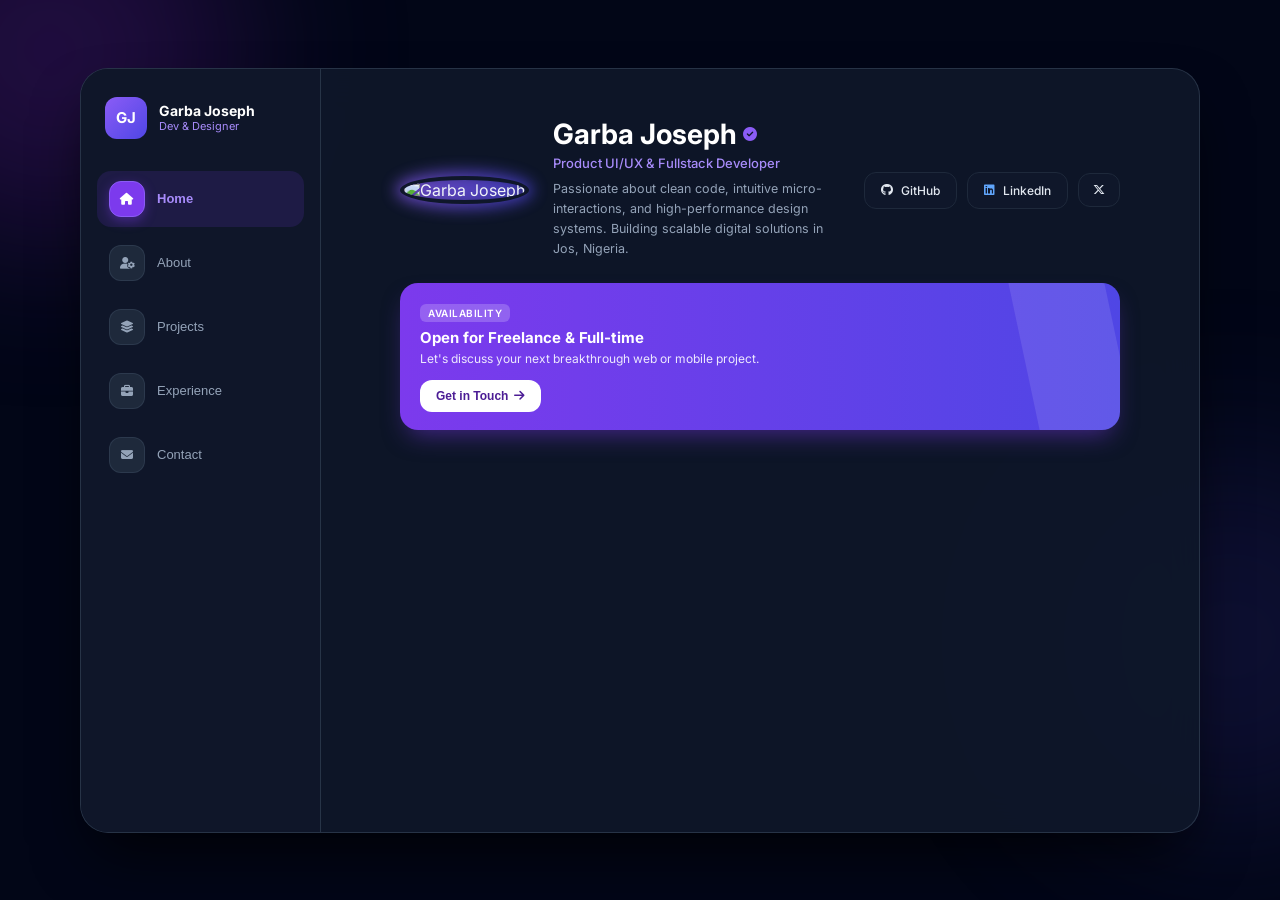
==== index.html @ fa66be59 "." ====
<!DOCTYPE html>
<html lang="en">
<head>
    <meta charset="UTF-8">
    <meta name="viewport" content="width=device-width, initial-scale=1.0">
    <title>Garba Joseph - Responsive Portfolio</title>
    <link rel="preconnect" href="https://fonts.googleapis.com">
    <link rel="preconnect" href="https://fonts.gstatic.com" crossorigin>
    <link href="https://fonts.googleapis.com/css2?family=Inter:wght@300;400;500;600;700&display=swap" rel="stylesheet">
    <link rel="stylesheet" href="https://cdnjs.cloudflare.com/ajax/libs/font-awesome/6.4.0/css/all.min.css">
    <link rel="stylesheet" href="styles/style.css">
</head>
<body>

    <!-- Ambient Background Glows -->
    <div class="ambient-bg" aria-hidden="true">
        <div class="glow glow-1"></div>
        <div class="glow glow-2"></div>
    </div>

    <!-- Main Responsive Shell (Mobile Phone View on small screens, Adaptive App Container on Tablets/Desktops) -->
    <div class="app-shell">
        
        <!-- Smartphone Notch (Visible on medium/tablet frames if desired, hidden on full desktop & small mobile) -->
        <div class="device-notch" aria-hidden="true">
            <div class="notch-speaker"></div>
            <div class="notch-camera"></div>
        </div>

        <!-- Top Status Bar (Mobile/Tablet style) -->
        <header class="status-bar">
            <span id="current-time" class="status-time">9:41</span>
            <span class="brand-badge">GJ.dev</span>
            <div class="status-icons">
                <i class="fa-solid fa-signal"></i>
                <i class="fa-solid fa-wifi"></i>
                <i class="fa-solid fa-battery-full"></i>
            </div>
        </header>

        <!-- Adaptive Navigation (Top Icon Bar on Mobile, Sidebar on Desktop) -->
        <nav class="app-nav" role="tablist" aria-label="Portfolio Navigation">
            <div class="desktop-brand">
                <div class="desktop-avatar">GJ</div>
                <div>
                    <span class="desktop-name">Garba Joseph</span>
                    <span class="desktop-role">Dev & Designer</span>
                </div>
            </div>

            <div class="nav-items">
                <button class="nav-btn active" data-index="0" data-page="home">
                    <div class="nav-icon"><i class="fa-solid fa-house"></i></div>
                    <span class="nav-label">Home</span>
                </button>

                <button class="nav-btn" data-index="1" data-page="about">
                    <div class="nav-icon"><i class="fa-solid fa-user-gear"></i></div>
                    <span class="nav-label">About</span>
                </button>

                <button class="nav-btn" data-index="2" data-page="projects">
                    <div class="nav-icon"><i class="fa-solid fa-layer-group"></i></div>
                    <span class="nav-label">Projects</span>
                </button>

                <button class="nav-btn" data-index="3" data-page="experience">
                    <div class="nav-icon"><i class="fa-solid fa-briefcase"></i></div>
                    <span class="nav-label">Experience</span>
                </button>

                <button class="nav-btn" data-index="4" data-page="contact">
                    <div class="nav-icon"><i class="fa-solid fa-envelope"></i></div>
                    <span class="nav-label">Contact</span>
                </button>
            </div>
            
            <!-- Sliding Active Indicator (WhatsApp / Facebook style) -->
            <div class="nav-indicator" id="nav-indicator"></div>
        </nav>

        <!-- Horizontal Swipe / Slide Viewport -->
        <main class="pages-viewport" id="pages-viewport">
            <div class="pages-track" id="pages-track">
                
                <!-- PAGE 1: HOME -->
                <section id="page-home" class="portfolio-page">
                    <div class="home-layout">
                        <div class="profile-hero">
                            <div class="avatar-wrapper">
                                <div class="avatar-glow"></div>
                                <img src="https://images.unsplash.com/photo-1534528741775-53994a69daeb?auto=format&fit=crop&q=80&w=400" alt="Garba Joseph" class="avatar-img">
                            </div>

                            <div class="hero-text">
                                <h1 class="hero-title">
                                    Garba Joseph <i class="fa-solid fa-circle-check verified-icon"></i>
                                </h1>
                                <p class="hero-subtitle">Product UI/UX & Fullstack Developer</p>
                                <p class="hero-bio">
                                    Passionate about clean code, intuitive micro-interactions, and high-performance design systems. Building scalable digital solutions in Jos, Nigeria.
                                </p>
                            </div>

                            <!-- Social Quick Buttons -->
                            <div class="social-row">
                                <a href="https://github.com" target="_blank" class="social-btn">
                                    <i class="fa-brands fa-github"></i>
                                    <span>GitHub</span>
                                </a>
                                <a href="https://linkedin.com" target="_blank" class="social-btn">
                                    <i class="fa-brands fa-linkedin text-blue"></i>
                                    <span>LinkedIn</span>
                                </a>
                                <a href="https://twitter.com" target="_blank" class="social-btn icon-only" aria-label="X Twitter">
                                    <i class="fa-brands fa-x-twitter"></i>
                                </a>
                            </div>
                        </div>

                        <!-- Availability Call to Action Card -->
                        <div class="cta-banner">
                            <div class="cta-shine"></div>
                            <span class="cta-badge">Availability</span>
                            <h2 class="cta-title">Open for Freelance & Full-time</h2>
                            <p class="cta-desc">Let's discuss your next breakthrough web or mobile project.</p>
                            <button class="cta-btn" data-jump="4">
                                Get in Touch <i class="fa-solid fa-arrow-right"></i>
                            </button>
                        </div>
                    </div>
                </section>

                <!-- PAGE 2: ABOUT -->
                <section id="page-about" class="portfolio-page">
                    <div class="section-header">
                        <h2 class="section-title"><i class="fa-solid fa-user-gear"></i> Expertise & Skills</h2>
                    </div>

                    <div class="responsive-grid">
                        <div class="glass-card">
                            <h3 class="card-heading"><i class="fa-solid fa-code text-brand"></i> Frontend Development</h3>
                            <div class="chip-group">
                                <span class="chip"><i class="fa-brands fa-html5 text-orange"></i> HTML5 / CSS3</span>
                                <span class="chip"><i class="fa-brands fa-js text-yellow"></i> JavaScript (ES6+)</span>
                                <span class="chip"><i class="fa-brands fa-react text-cyan"></i> React / Next.js</span>
                                <span class="chip"><i class="fa-solid fa-wind text-teal"></i> Responsive UI</span>
                            </div>
                        </div>

                        <div class="glass-card">
                            <h3 class="card-heading"><i class="fa-solid fa-server text-indigo"></i> Backend & Cloud</h3>
                            <div class="chip-group">
                                <span class="chip"><i class="fa-solid fa-terminal text-purple"></i> C# / OOP</span>
                                <span class="chip"><i class="fa-brands fa-node text-green"></i> Node.js</span>
                                <span class="chip"><i class="fa-solid fa-database text-blue"></i> PostgreSQL</span>
                                <span class="chip"><i class="fa-solid fa-fire text-amber"></i> Firebase</span>
                            </div>
                        </div>

                        <div class="glass-card">
                            <h3 class="card-heading"><i class="fa-solid fa-pen-nib text-purple"></i> Design & Strategy</h3>
                            <div class="chip-group">
                                <span class="chip"><i class="fa-brands fa-figma text-pink"></i> Figma</span>
                                <span class="chip"><i class="fa-solid fa-wand-magic-sparkles text-purple"></i> Brand Systems</span>
                                <span class="chip"><i class="fa-brands fa-git-alt text-orange"></i> Git Workflow</span>
                            </div>
                        </div>
                    </div>
                </section>

                <!-- PAGE 3: PROJECTS -->
                <section id="page-projects" class="portfolio-page">
                    <div class="section-header">
                        <h2 class="section-title"><i class="fa-solid fa-layer-group"></i> Featured Works</h2>
                        <span class="section-meta">3 Projects</span>
                    </div>

                    <div class="responsive-grid projects-grid">
                        <!-- Project 1 -->
                        <article class="project-card">
                            <div class="project-thumb">
                                <img src="https://images.unsplash.com/photo-1618005182384-a83a8bd57fbe?auto=format&fit=crop&q=80&w=600" alt="Managira ERP">
                                <div class="thumb-overlay"></div>
                                <span class="project-tag tag-purple">Cloud ERP</span>
                            </div>
                            <div class="project-body">
                                <h3>Managira School ERP</h3>
                                <p>Cloud-based school management software platform streamlining administrative reporting, attendance, and student workflows.</p>
                                <div class="tech-tags">
                                    <span>Web App</span>
                                    <span>Dashboard</span>
                                    <span>UI/UX</span>
                                </div>
                                <button class="btn-primary open-modal-btn" 
                                    data-title="Managira School ERP"
                                    data-desc="A comprehensive cloud-based school management platform designed to streamline academic records, administrative reporting, and parent-teacher communication."
                                    data-github="https://github.com"
                                    data-demo="https://example.com">
                                    View Details
                                </button>
                            </div>
                        </article>

                        <!-- Project 2 -->
                        <article class="project-card">
                            <div class="project-thumb">
                                <img src="https://images.unsplash.com/photo-1551288049-bebda4e38f71?auto=format&fit=crop&q=80&w=600" alt="Anaguta Tradomodern">
                                <div class="thumb-overlay"></div>
                                <span class="project-tag tag-emerald">Culture & Tech</span>
                            </div>
                            <div class="project-body">
                                <h3>Anaguta Tradomodern</h3>
                                <p>Digital cultural preservation initiative featuring progressive web apps, native language audio dictionaries, and heritage storytelling.</p>
                                <div class="tech-tags">
                                    <span>PWA</span>
                                    <span>Audio Archive</span>
                                    <span>JavaScript</span>
                                </div>
                                <button class="btn-primary open-modal-btn"
                                    data-title="Anaguta Tradomodern"
                                    data-desc="An interactive cultural preservation web application housing native language audio pronunciations, historical archives, and community heritage resources."
                                    data-github="https://github.com"
                                    data-demo="https://example.com">
                                    View Details
                                </button>
                            </div>
                        </article>

                        <!-- Project 3 -->
                        <article class="project-card">
                            <div class="project-thumb">
                                <img src="https://images.unsplash.com/photo-1554224155-6726b3ff858f?auto=format&fit=crop&q=80&w=600" alt="Business Finance Tool">
                                <div class="thumb-overlay"></div>
                                <span class="project-tag tag-indigo">Fintech Tool</span>
                            </div>
                            <div class="project-body">
                                <h3>SME Profit & VAT Calculator</h3>
                                <p>Lightweight financial calculator incorporating 7.5% VAT computation, break-even analysis, and profit margin forecasting.</p>
                                <div class="tech-tags">
                                    <span>HTML5</span>
                                    <span>CSS3</span>
                                    <span>Vanilla JS</span>
                                </div>
                                <button class="btn-primary open-modal-btn"
                                    data-title="SME Profit & VAT Calculator"
                                    data-desc="A fast, zero-dependency financial modeling tool built for small businesses to compute 7.5% VAT, unit economics, break-even targets, and net margins."
                                    data-github="https://github.com"
                                    data-demo="https://example.com">
                                    View Details
                                </button>
                            </div>
                        </article>
                    </div>
                </section>

                <!-- PAGE 4: EXPERIENCE -->
                <section id="page-experience" class="portfolio-page">
                    <div class="section-header">
                        <h2 class="section-title"><i class="fa-solid fa-briefcase"></i> Work & Education</h2>
                    </div>

                    <div class="timeline">
                        <div class="timeline-item">
                            <span class="timeline-dot active"></span>
                            <span class="timeline-date active">2024 - Present</span>
                            <h3>Co-Founder & Business Strategist</h3>
                            <p class="timeline-org">Doxa Pâtisserie • Jos, Nigeria</p>
                            <p class="timeline-desc">
                                Leading brand strategy, visual design, and custom financial analytics dashboards for an artisanal bakery venture.
                            </p>
                        </div>

                        <div class="timeline-item">
                            <span class="timeline-dot"></span>
                            <span class="timeline-date">2024 - Present</span>
                            <h3>Content Manager & Frontend Developer</h3>
                            <p class="timeline-org">Managira ERP</p>
                            <p class="timeline-desc">
                                Managing digital strategy, user interface improvements, and field outreach operations for school management software.
                            </p>
                        </div>

                        <div class="timeline-item">
                            <span class="timeline-dot"></span>
                            <span class="timeline-date">Ongoing</span>
                            <h3>Software Development & CS Coursework</h3>
                            <p class="timeline-org">BYU-Pathway Worldwide</p>
                            <p class="timeline-desc">
                                Focusing on dynamic web development, software design principles, and object-oriented programming in C#.
                            </p>
                        </div>
                    </div>
                </section>

                <!-- PAGE 5: CONTACT -->
                <section id="page-contact" class="portfolio-page">
                    <div class="section-header">
                        <h2 class="section-title"><i class="fa-solid fa-paper-plane"></i> Let's Connect</h2>
                    </div>

                    <div class="contact-layout">
                        <div class="quick-contact-grid">
                            <a href="mailto:garbajoseph@example.com" class="quick-card">
                                <div class="quick-icon purple"><i class="fa-solid fa-envelope"></i></div>
                                <span class="quick-title">Email Me</span>
                                <span class="quick-sub">Direct Inquiries</span>
                            </a>

                            <a href="https://wa.me/2348000000000" target="_blank" class="quick-card">
                                <div class="quick-icon emerald"><i class="fa-brands fa-whatsapp"></i></div>
                                <span class="quick-title">WhatsApp</span>
                                <span class="quick-sub">Quick Chat</span>
                            </a>
                        </div>

                        <div class="glass-card form-card">
                            <h3 class="form-heading">Send a Message</h3>
                            <form id="contact-form" class="contact-form">
                                <div class="form-group">
                                    <label for="form-name">Your Name</label>
                                    <input type="text" id="form-name" required placeholder="Jane Doe">
                                </div>
                                <div class="form-group">
                                    <label for="form-email">Your Email</label>
                                    <input type="email" id="form-email" required placeholder="jane@company.com">
                                </div>
                                <div class="form-group">
                                    <label for="form-msg">Message</label>
                                    <textarea id="form-msg" rows="3" required placeholder="Tell me about your project..."></textarea>
                                </div>
                                <button type="submit" class="btn-gradient">
                                    Send Message <i class="fa-solid fa-paper-plane"></i>
                                </button>
                            </form>
                        </div>
                    </div>
                </section>

            </div>
        </main>

        <!-- Home Bar Indicator -->
        <div class="home-indicator" aria-hidden="true"></div>
    </div>

    <!-- Project Details Modal -->
    <div id="project-modal" class="modal-backdrop" role="dialog" aria-modal="true" aria-hidden="true">
        <div class="modal-box" id="modal-content">
            <button id="close-modal-btn" class="modal-close" aria-label="Close modal">
                <i class="fa-solid fa-xmark"></i>
            </button>
            <span class="modal-badge">Project Overview</span>
            <h3 id="modal-title" class="modal-title">Project Title</h3>
            <p id="modal-desc" class="modal-desc">Detailed project description goes here...</p>
            <div class="modal-actions">
                <a id="modal-demo" href="#" target="_blank" class="btn-primary flex-1">
                    Live Preview <i class="fa-solid fa-arrow-up-right-from-square"></i>
                </a>
                <a id="modal-code" href="#" target="_blank" class="btn-icon" aria-label="GitHub Repository">
                    <i class="fa-brands fa-github"></i>
                </a>
            </div>
        </div>
    </div>

    <!-- Toast Notification -->
    <div id="toast" class="toast-banner" role="status">
        <i class="fa-solid fa-circle-check"></i>
        <span id="toast-text">Message sent successfully!</span>
    </div>

    <script src="scripts/script.js"></script>
</body>
</html>
---- styles/style.css ----
/* =========================================================
   GARBA JOSEPH - FULLY RESPONSIVE MOBILE & DESKTOP PORTFOLIO
   ========================================================= */

:root {
    --bg-canvas: #020617;
    --bg-shell: rgba(15, 23, 42, 0.92);
    --bg-card: rgba(15, 23, 42, 0.8);
    --bg-elevated: #1e293b;
    --border-color: #1e293b;
    --border-light: rgba(51, 65, 85, 0.7);
    --text-main: #f1f5f9;
    --text-muted: #94a3b8;
    --text-dim: #64748b;
    --brand-400: #a78bfa;
    --brand-500: #8b5cf6;
    --brand-600: #7c3aed;
    --indigo-600: #4f46e5;
    --emerald-500: #10b981;
}

* {
    box-sizing: border-box;
    margin: 0;
    padding: 0;
    -webkit-tap-highlight-color: transparent;
}

body {
    font-family: 'Inter', sans-serif;
    background-color: var(--bg-canvas);
    color: var(--text-main);
    min-height: 100vh;
    display: flex;
    align-items: center;
    justify-content: center;
    overflow-x: hidden;
}

/* Ambient Background Glows */
.ambient-bg {
    position: fixed;
    inset: 0;
    overflow: hidden;
    pointer-events: none;
    z-index: 0;
}

.glow {
    position: absolute;
    width: 380px;
    height: 380px;
    border-radius: 50%;
    filter: blur(80px);
    animation: pulseSlow 6s infinite ease-in-out;
}

.glow-1 {
    top: -140px;
    left: -140px;
    background: rgba(88, 28, 135, 0.35);
}

.glow-2 {
    top: 50%;
    right: -140px;
    background: rgba(49, 46, 129, 0.25);
    animation-delay: 2s;
}

@keyframes pulseSlow {
    0%, 100% { opacity: 0.25; transform: scale(1); }
    50% { opacity: 0.45; transform: scale(1.06); }
}

/* =========================================================
   RESPONSIVE SHELL CONTAINER
   - Mobile (< 640px): Full viewport 100vw x 100dvh
   - Tablet (640px - 1023px): Sleek centered phone/tablet frame
   - Desktop (>= 1024px): Wide responsive multi-column app layout
   ========================================================= */
.app-shell {
    position: relative;
    z-index: 10;
    width: 100%;
    height: 100vh;
    height: 100dvh;
    background-color: var(--bg-shell);
    backdrop-filter: blur(20px);
    display: flex;
    flex-direction: column;
    overflow: hidden;
}

/* Tablet Frame View (640px to 1023px) */
@media (min-width: 640px) and (max-width: 1023px) {
    body {
        padding: 16px;
    }
    .app-shell {
        max-width: 440px;
        height: 860px;
        max-height: 92vh;
        border-radius: 44px;
        border: 8px solid var(--border-color);
        box-shadow: 0 25px 50px -12px rgba(0, 0, 0, 0.75);
    }
    .device-notch {
        display: flex;
    }
    .home-indicator {
        display: block;
    }
}

/* Desktop Wide App View (>= 1024px) */
@media (min-width: 1024px) {
    body {
        padding: 24px;
    }
    .app-shell {
        max-width: 1120px;
        height: 85vh;
        min-height: 640px;
        max-height: 820px;
        border-radius: 28px;
        border: 1px solid var(--border-light);
        box-shadow: 0 30px 60px -15px rgba(0, 0, 0, 0.8);
        flex-direction: row; /* Sidebar + Main Content */
    }
    .status-bar,
    .device-notch,
    .home-indicator {
        display: none !important;
    }
}

/* Device Notch & Home Indicator */
.device-notch {
    display: none;
    position: absolute;
    top: 0;
    left: 50%;
    transform: translateX(-50%);
    width: 128px;
    height: 24px;
    background-color: var(--border-color);
    border-bottom-left-radius: 16px;
    border-bottom-right-radius: 16px;
    z-index: 50;
    align-items: center;
    justify-content: center;
    gap: 8px;
}

.notch-speaker {
    width: 48px;
    height: 4px;
    background: #334155;
    border-radius: 999px;
}

.notch-camera {
    width: 8px;
    height: 8px;
    background: #334155;
    border-radius: 50%;
}

.home-indicator {
    display: none;
    position: absolute;
    bottom: 6px;
    left: 50%;
    transform: translateX(-50%);
    width: 128px;
    height: 4px;
    background: #334155;
    border-radius: 999px;
    z-index: 50;
    pointer-events: none;
}

/* Top Status Bar */
.status-bar {
    display: flex;
    justify-content: space-between;
    align-items: center;
    padding: 12px 24px 8px;
    font-size: 12px;
    color: var(--text-muted);
    background: rgba(15, 23, 42, 0.95);
    user-select: none;
    z-index: 40;
}

.status-time {
    font-weight: 600;
    color: #cbd5e1;
}

.brand-badge {
    font-size: 11px;
    font-weight: 700;
    color: var(--brand-400);
    letter-spacing: 0.04em;
}

.status-icons {
    display: flex;
    align-items: center;
    gap: 8px;
    font-size: 11px;
    color: #cbd5e1;
}

/* =========================================================
   ADAPTIVE NAVIGATION BAR
   ========================================================= */
.app-nav {
    position: relative;
    background: rgba(15, 23, 42, 0.95);
    border-bottom: 1px solid var(--border-light);
    z-index: 30;
}

.desktop-brand {
    display: none;
}

.nav-items {
    display: grid;
    grid-template-columns: repeat(5, 1fr);
    padding: 10px 12px;
}

.nav-btn {
    background: none;
    border: none;
    display: flex;
    flex-direction: column;
    align-items: center;
    justify-content: center;
    cursor: pointer;
    transition: transform 0.15s ease;
}

.nav-btn:active {
    transform: scale(0.95);
}

.nav-icon {
    width: 36px;
    height: 36px;
    border-radius: 12px;
    background-color: var(--bg-elevated);
    border: 1px solid var(--border-light);
    color: var(--text-muted);
    display: flex;
    align-items: center;
    justify-content: center;
    font-size: 12px;
    transition: all 0.25s ease;
}

.nav-btn:hover .nav-icon {
    color: #ffffff;
}

.nav-btn.active .nav-icon {
    background-color: var(--brand-600);
    border-color: var(--brand-500);
    color: #ffffff;
    box-shadow: 0 4px 12px rgba(124, 58, 237, 0.4);
}

.nav-label {
    font-size: 10px;
    font-weight: 500;
    color: var(--text-muted);
    margin-top: 4px;
    transition: color 0.25s ease;
}

.nav-btn.active .nav-label {
    font-weight: 600;
    color: var(--brand-400);
}

/* Sliding Indicator (Horizontal on Mobile/Tablet) */
.nav-indicator {
    position: absolute;
    bottom: 0;
    left: 0;
    width: 20%;
    height: 3px;
    background-color: var(--brand-500);
    border-radius: 3px 3px 0 0;
    transition: transform 0.35s cubic-bezier(0.25, 1, 0.5, 1);
}

/* Desktop Sidebar Navigation (>= 1024px) */
@media (min-width: 1024px) {
    .app-nav {
        width: 240px;
        flex-shrink: 0;
        border-bottom: none;
        border-right: 1px solid var(--border-light);
        padding: 28px 16px;
        display: flex;
        flex-direction: column;
        gap: 32px;
    }

    .desktop-brand {
        display: flex;
        align-items: center;
        gap: 12px;
        padding: 0 8px;
    }

    .desktop-avatar {
        width: 42px;
        height: 42px;
        border-radius: 12px;
        background: linear-gradient(135deg, var(--brand-500), var(--indigo-600));
        color: #ffffff;
        font-weight: 700;
        font-size: 15px;
        display: flex;
        align-items: center;
        justify-content: center;
    }

    .desktop-name {
        display: block;
        font-size: 14px;
        font-weight: 700;
        color: #ffffff;
    }

    .desktop-role {
        display: block;
        font-size: 11px;
        color: var(--brand-400);
    }

    .nav-items {
        display: flex;
        flex-direction: column;
        gap: 8px;
        padding: 0;
    }

    .nav-btn {
        flex-direction: row;
        justify-content: flex-start;
        gap: 12px;
        padding: 10px 12px;
        border-radius: 14px;
        transition: background-color 0.2s ease;
    }

    .nav-btn:hover {
        background-color: rgba(30, 41, 59, 0.5);
    }

    .nav-btn.active {
        background-color: rgba(124, 58, 237, 0.14);
    }

    .nav-label {
        margin-top: 0;
        font-size: 13px;
    }

    .nav-indicator {
        display: none;
    }
}

/* =========================================================
   HORIZONTAL SWIPE / SLIDE VIEWPORT (WhatsApp/Facebook style)
   ========================================================= */
.pages-viewport {
    flex: 1;
    width: 100%;
    overflow: hidden;
    position: relative;
}

.pages-track {
    display: flex;
    width: 500%;
    height: 100%;
    transition: transform 0.35s cubic-bezier(0.25, 1, 0.5, 1);
    will-change: transform;
}

.portfolio-page {
    width: 20%;
    height: 100%;
    overflow-y: auto;
    padding: 24px 20px 48px;
}

@media (min-width: 1024px) {
    .portfolio-page {
        padding: 36px 40px 48px;
    }
}

/* Hide scrollbars cleanly while keeping scrollability */
.portfolio-page::-webkit-scrollbar {
    width: 5px;
}
.portfolio-page::-webkit-scrollbar-track {
    background: transparent;
}
.portfolio-page::-webkit-scrollbar-thumb {
    background: rgba(71, 85, 105, 0.4);
    border-radius: 5px;
}

/* =========================================================
   PAGE 1: HOME
   ========================================================= */
.home-layout {
    display: flex;
    flex-direction: column;
    align-items: center;
    text-align: center;
    gap: 18px;
    max-width: 720px;
    margin: 0 auto;
}

@media (min-width: 1024px) {
    .home-layout {
        align-items: flex-start;
        text-align: left;
        gap: 24px;
        padding-top: 12px;
    }
}

.profile-hero {
    display: flex;
    flex-direction: column;
    align-items: center;
    gap: 14px;
    width: 100%;
}

@media (min-width: 1024px) {
    .profile-hero {
        flex-direction: row;
        align-items: center;
        gap: 24px;
    }
}

.avatar-wrapper {
    position: relative;
    margin-top: 4px;
    flex-shrink: 0;
}

.avatar-glow {
    position: absolute;
    inset: -4px;
    background: linear-gradient(90deg, var(--brand-500), var(--indigo-600));
    border-radius: 50%;
    filter: blur(8px);
    opacity: 0.75;
}

.avatar-img {
    position: relative;
    width: 112px;
    height: 112px;
    border-radius: 50%;
    object-fit: cover;
    border: 4px solid #0f172a;
}

@media (min-width: 1024px) {
    .avatar-img {
        width: 128px;
        height: 128px;
    }
}

.hero-title {
    font-size: 24px;
    font-weight: 700;
    color: #ffffff;
    display: flex;
    align-items: center;
    justify-content: center;
    gap: 6px;
}

@media (min-width: 1024px) {
    .hero-title {
        justify-content: flex-start;
        font-size: 28px;
    }
}

.verified-icon {
    color: var(--brand-500);
    font-size: 14px;
}

.hero-subtitle {
    font-size: 13px;
    font-weight: 500;
    color: var(--brand-400);
    margin: 4px 0 8px;
}

.hero-bio {
    font-size: 12.5px;
    color: var(--text-muted);
    line-height: 1.6;
    max-width: 460px;
}

.social-row {
    display: flex;
    align-items: center;
    justify-content: center;
    gap: 10px;
    width: 100%;
    padding-top: 4px;
}

@media (min-width: 1024px) {
    .social-row {
        width: auto;
        justify-content: flex-start;
    }
}

.social-btn {
    flex: 1;
    padding: 10px 16px;
    background-color: #0f172a;
    border: 1px solid var(--border-color);
    border-radius: 12px;
    font-size: 12px;
    font-weight: 500;
    color: #e2e8f0;
    text-decoration: none;
    display: flex;
    align-items: center;
    justify-content: center;
    gap: 8px;
    transition: border-color 0.2s ease, transform 0.15s ease;
}

.social-btn:hover {
    border-color: var(--brand-500);
}

.social-btn.icon-only {
    flex: 0 0 auto;
    padding: 10px 14px;
}

.text-blue { color: #60a5fa; }

/* CTA Banner */
.cta-banner {
    width: 100%;
    background: linear-gradient(90deg, var(--brand-600), var(--indigo-600));
    border-radius: 18px;
    padding: 18px 20px;
    text-align: left;
    position: relative;
    overflow: hidden;
    box-shadow: 0 12px 24px -8px rgba(124, 58, 237, 0.5);
}

.cta-shine {
    position: absolute;
    right: 0;
    top: 0;
    bottom: 0;
    width: 96px;
    background: rgba(255, 255, 255, 0.1);
    transform: skewX(12deg);
    pointer-events: none;
}

.cta-badge {
    display: inline-block;
    padding: 3px 8px;
    background: rgba(255, 255, 255, 0.2);
    border-radius: 6px;
    font-size: 10px;
    font-weight: 600;
    color: #ffffff;
    text-transform: uppercase;
    letter-spacing: 0.05em;
    margin-bottom: 6px;
}

.cta-title {
    font-size: 15px;
    font-weight: 700;
    color: #ffffff;
    margin-bottom: 4px;
}

.cta-desc {
    font-size: 12px;
    color: #ede9fe;
    margin-bottom: 14px;
}

.cta-btn {
    padding: 9px 16px;
    background: #ffffff;
    color: #4c1d95;
    border: none;
    border-radius: 12px;
    font-size: 12px;
    font-weight: 700;
    cursor: pointer;
    display: inline-flex;
    align-items: center;
    gap: 6px;
    transition: background-color 0.2s ease;
}

.cta-btn:hover {
    background-color: #f1f5f9;
}

/* =========================================================
   SECTION HEADERS & RESPONSIVE GRIDS
   ========================================================= */
.section-header {
    display: flex;
    align-items: center;
    justify-content: space-between;
    margin-bottom: 16px;
}

.section-title {
    font-size: 14px;
    font-weight: 700;
    color: #ffffff;
    text-transform: uppercase;
    letter-spacing: 0.05em;
    display: flex;
    align-items: center;
    gap: 8px;
}

.section-title i {
    color: var(--brand-500);
}

.section-meta {
    font-size: 11px;
    font-weight: 500;
    color: var(--brand-400);
}

.responsive-grid {
    display: grid;
    grid-template-columns: 1fr;
    gap: 14px;
}

@media (min-width: 1024px) {
    .responsive-grid {
        grid-template-columns: repeat(2, 1fr);
        gap: 18px;
    }
    .projects-grid {
        grid-template-columns: repeat(3, 1fr);
    }
}

.glass-card {
    background-color: var(--bg-card);
    border: 1px solid var(--border-color);
    border-radius: 18px;
    padding: 18px;
}

.card-heading {
    font-size: 13px;
    font-weight: 600;
    color: #cbd5e1;
    margin-bottom: 12px;
    display: flex;
    align-items: center;
    gap: 8px;
}

.text-brand { color: var(--brand-400); }
.text-indigo { color: #818cf8; }
.text-purple { color: #c084fc; }
.text-orange { color: #fb923c; }
.text-yellow { color: #facc15; }
.text-cyan { color: #22d3ee; }
.text-teal { color: #2dd4bf; }
.text-green { color: #22c55e; }
.text-amber { color: #f59e0b; }
.text-pink { color: #f472b6; }

.chip-group {
    display: flex;
    flex-wrap: wrap;
    gap: 8px;
}

.chip {
    padding: 6px 10px;
    background: rgba(30, 41, 59, 0.85);
    border: 1px solid var(--border-light);
    border-radius: 8px;
    font-size: 11px;
    color: #cbd5e1;
    display: inline-flex;
    align-items: center;
    gap: 6px;
}

/* =========================================================
   PAGE 3: PROJECTS
   ========================================================= */
.project-card {
    background-color: var(--bg-card);
    border: 1px solid var(--border-color);
    border-radius: 18px;
    overflow: hidden;
    display: flex;
    flex-direction: column;
    transition: border-color 0.25s ease;
}

.project-card:hover {
    border-color: rgba(139, 92, 246, 0.5);
}

.project-thumb {
    position: relative;
    height: 144px;
    background: var(--bg-elevated);
    overflow: hidden;
}

.project-thumb img {
    width: 100%;
    height: 100%;
    object-fit: cover;
    transition: transform 0.4s ease;
}

.project-card:hover .project-thumb img {
    transform: scale(1.05);
}

.thumb-overlay {
    position: absolute;
    inset: 0;
    background: linear-gradient(to top, #020617, transparent);
}

.project-tag {
    position: absolute;
    top: 12px;
    right: 12px;
    padding: 3px 9px;
    border-radius: 999px;
    font-size: 10px;
    font-weight: 700;
    color: #ffffff;
}

.tag-purple { background: rgba(124, 58, 237, 0.9); }
.tag-emerald { background: rgba(5, 150, 105, 0.9); }
.tag-indigo { background: rgba(79, 70, 229, 0.9); }

.project-body {
    padding: 16px;
    display: flex;
    flex-direction: column;
    flex: 1;
}

.project-body h3 {
    font-size: 14px;
    font-weight: 700;
    color: #ffffff;
    margin-bottom: 6px;
}

.project-body p {
    font-size: 12px;
    color: var(--text-muted);
    line-height: 1.5;
    margin-bottom: 12px;
    flex: 1;
}

.tech-tags {
    display: flex;
    flex-wrap: wrap;
    gap: 6px;
    margin-bottom: 14px;
}

.tech-tags span {
    font-size: 10px;
    padding: 3px 8px;
    background: var(--bg-elevated);
    color: #cbd5e1;
    border-radius: 6px;
}

.btn-primary {
    width: 100%;
    padding: 9px 14px;
    background-color: var(--brand-600);
    color: #ffffff;
    border: none;
    border-radius: 12px;
    font-size: 12px;
    font-weight: 600;
    cursor: pointer;
    text-align: center;
    text-decoration: none;
    display: inline-flex;
    align-items: center;
    justify-content: center;
    gap: 6px;
    transition: background-color 0.2s ease;
}

.btn-primary:hover {
    background-color: var(--brand-500);
}

/* =========================================================
   PAGE 4: EXPERIENCE TIMELINE
   ========================================================= */
.timeline {
    position: relative;
    padding-left: 24px;
    display: flex;
    flex-direction: column;
    gap: 24px;
    max-width: 680px;
}

.timeline::before {
    content: "";
    position: absolute;
    left: 10px;
    top: 8px;
    bottom: 8px;
    width: 2px;
    background-color: var(--border-color);
}

.timeline-item {
    position: relative;
}

.timeline-dot {
    position: absolute;
    left: -20px;
    top: 4px;
    width: 14px;
    height: 14px;
    border-radius: 50%;
    background-color: #334155;
    border: 3px solid #0f172a;
}

.timeline-dot.active {
    background-color: var(--brand-500);
}

.timeline-date {
    display: inline-block;
    font-size: 10px;
    font-weight: 600;
    color: var(--text-muted);
    background: #0f172a;
    padding: 2px 8px;
    border-radius: 6px;
    border: 1px solid var(--border-color);
}

.timeline-date.active {
    color: var(--brand-400);
    background: rgba(76, 29, 149, 0.35);
    border-color: rgba(109, 40, 217, 0.5);
}

.timeline-item h3 {
    font-size: 13.5px;
    font-weight: 700;
    color: #ffffff;
    margin-top: 6px;
}

.timeline-org {
    font-size: 11.5px;
    font-weight: 500;
    color: var(--text-muted);
}

.timeline-desc {
    font-size: 12px;
    color: var(--text-muted);
    margin-top: 6px;
    line-height: 1.55;
}

/* =========================================================
   PAGE 5: CONTACT
   ========================================================= */
.contact-layout {
    display: flex;
    flex-direction: column;
    gap: 16px;
    max-width: 640px;
}

.quick-contact-grid {
    display: grid;
    grid-template-columns: 1fr 1fr;
    gap: 10px;
}

.quick-card {
    padding: 14px;
    background-color: var(--bg-card);
    border: 1px solid var(--border-color);
    border-radius: 16px;
    text-decoration: none;
    display: flex;
    flex-direction: column;
    align-items: center;
    text-align: center;
    transition: border-color 0.2s ease;
}

.quick-card:hover {
    border-color: rgba(139, 92, 246, 0.5);
}

.quick-icon {
    width: 36px;
    height: 36px;
    border-radius: 12px;
    display: flex;
    align-items: center;
    justify-content: center;
    margin-bottom: 8px;
    font-size: 13px;
}

.quick-icon.purple {
    background: rgba(76, 29, 149, 0.4);
    color: var(--brand-400);
    border: 1px solid rgba(109, 40, 217, 0.5);
}

.quick-icon.emerald {
    background: rgba(6, 78, 59, 0.4);
    color: #34d399;
    border: 1px solid rgba(4, 120, 87, 0.5);
}

.quick-title {
    font-size: 12px;
    font-weight: 700;
    color: #ffffff;
}

.quick-sub {
    font-size: 10px;
    color: var(--text-muted);
    margin-top: 2px;
}

.form-heading {
    font-size: 13px;
    font-weight: 600;
    color: #ffffff;
    margin-bottom: 12px;
}

.contact-form {
    display: flex;
    flex-direction: column;
    gap: 12px;
}

.form-group label {
    display: block;
    font-size: 11px;
    font-weight: 500;
    color: var(--text-muted);
    margin-bottom: 4px;
}

.form-group input,
.form-group textarea {
    width: 100%;
    padding: 9px 12px;
    background-color: #020617;
    border: 1px solid var(--border-color);
    border-radius: 12px;
    font-size: 12px;
    font-family: inherit;
    color: #ffffff;
    resize: none;
    transition: border-color 0.2s ease;
}

.form-group input:focus,
.form-group textarea:focus {
    outline: none;
    border-color: var(--brand-500);
}

.btn-gradient {
    width: 100%;
    padding: 11px;
    background: linear-gradient(90deg, var(--brand-600), var(--indigo-600));
    color: #ffffff;
    border: none;
    border-radius: 12px;
    font-size: 12px;
    font-weight: 700;
    cursor: pointer;
    display: flex;
    align-items: center;
    justify-content: center;
    gap: 6px;
    transition: opacity 0.2s ease;
}

.btn-gradient:hover {
    opacity: 0.92;
}

/* =========================================================
   MODAL & TOAST
   ========================================================= */
.modal-backdrop {
    position: fixed;
    inset: 0;
    z-index: 60;
    background: rgba(0, 0, 0, 0.75);
    backdrop-filter: blur(6px);
    display: none;
    align-items: center;
    justify-content: center;
    padding: 16px;
}

.modal-backdrop.open {
    display: flex;
}

.modal-box {
    background: #0f172a;
    border: 1px solid var(--border-color);
    border-radius: 24px;
    width: 100%;
    max-width: 380px;
    padding: 24px;
    position: relative;
    transform: scale(0.95);
    opacity: 0;
    transition: all 0.2s ease;
}

.modal-box.visible {
    transform: scale(1);
    opacity: 1;
}

.modal-close {
    position: absolute;
    top: 16px;
    right: 16px;
    width: 32px;
    height: 32px;
    border-radius: 50%;
    background: var(--bg-elevated);
    border: none;
    color: var(--text-muted);
    cursor: pointer;
    display: flex;
    align-items: center;
    justify-content: center;
}

.modal-close:hover {
    color: #ffffff;
}

.modal-badge {
    display: inline-block;
    padding: 3px 10px;
    background: rgba(76, 29, 149, 0.45);
    color: var(--brand-400);
    border: 1px solid rgba(109, 40, 217, 0.5);
    border-radius: 999px;
    font-size: 10px;
    font-weight: 600;
    margin-bottom: 8px;
}

.modal-title {
    font-size: 16px;
    font-weight: 700;
    color: #ffffff;
    margin-bottom: 8px;
}

.modal-desc {
    font-size: 12.5px;
    color: #cbd5e1;
    line-height: 1.6;
    margin-bottom: 20px;
}

.modal-actions {
    display: flex;
    gap: 8px;
}

.flex-1 { flex: 1; }

.btn-icon {
    padding: 9px 14px;
    background: var(--bg-elevated);
    border: 1px solid var(--border-light);
    color: #e2e8f0;
    border-radius: 12px;
    display: flex;
    align-items: center;
    justify-content: center;
    text-decoration: none;
}

.toast-banner {
    position: fixed;
    top: 24px;
    left: 50%;
    transform: translate(-50%, -80px);
    opacity: 0;
    z-index: 70;
    background-color: #059669;
    color: #ffffff;
    padding: 10px 18px;
    border-radius: 14px;
    box-shadow: 0 10px 25px rgba(0, 0, 0, 0.4);
    display: flex;
    align-items: center;
    gap: 8px;
    font-size: 12px;
    font-weight: 600;
    pointer-events: none;
    transition: all 0.3s ease;
}

.toast-banner.show {
    transform: translate(-50%, 0);
    opacity: 1;
}
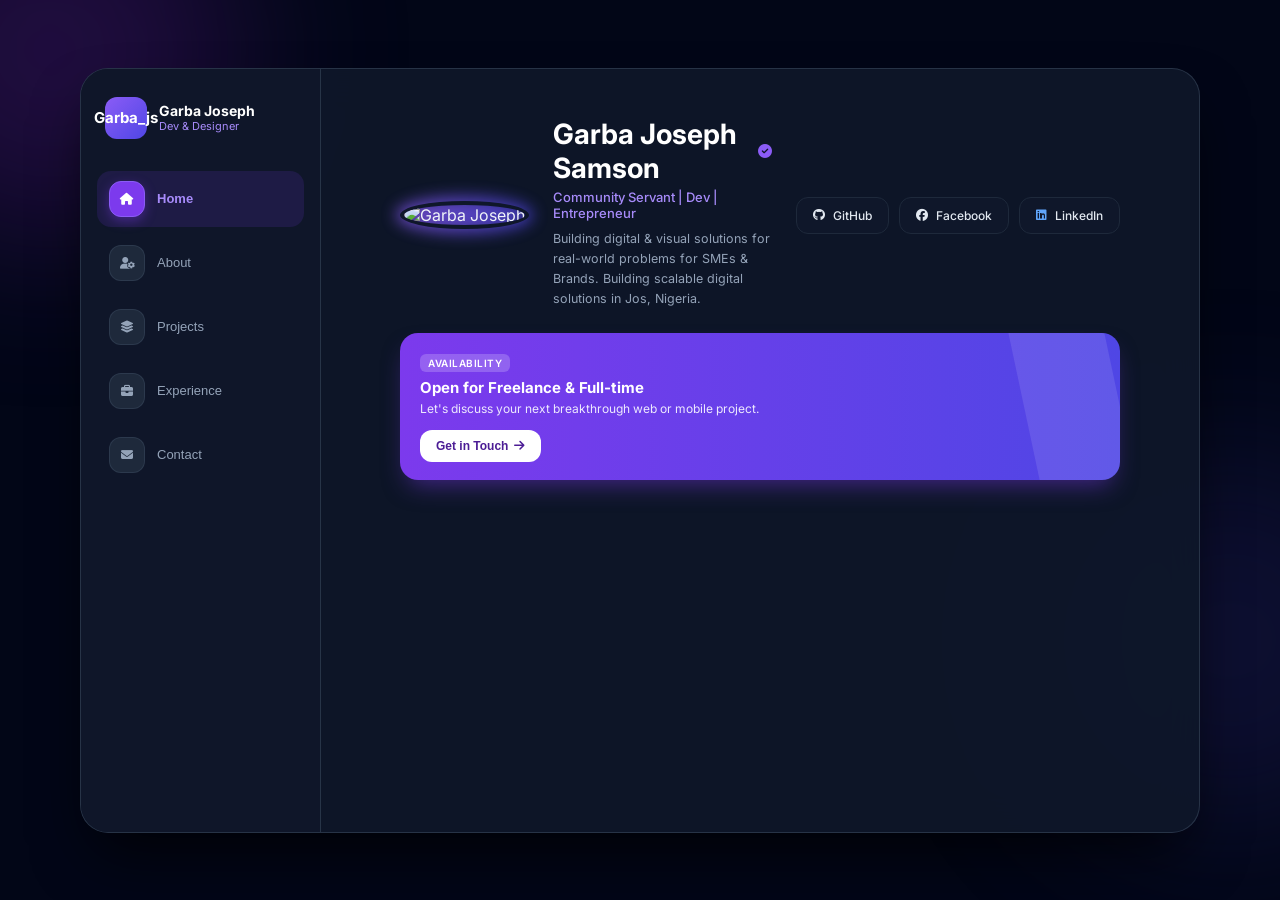
==== commit 157f7389: "." ====
--- a/index.html
+++ b/index.html
@@ -3,7 +3,7 @@
 <head>
     <meta charset="UTF-8">
     <meta name="viewport" content="width=device-width, initial-scale=1.0">
-    <title>Garba Joseph - Responsive Portfolio</title>
+    <title>Garba Joseph - Portfolio</title>
     <link rel="preconnect" href="https://fonts.googleapis.com">
     <link rel="preconnect" href="https://fonts.gstatic.com" crossorigin>
     <link href="https://fonts.googleapis.com/css2?family=Inter:wght@300;400;500;600;700&display=swap" rel="stylesheet">
@@ -30,18 +30,13 @@
         <!-- Top Status Bar (Mobile/Tablet style) -->
         <header class="status-bar">
             <span id="current-time" class="status-time">9:41</span>
-            <span class="brand-badge">GJ.dev</span>
-            <div class="status-icons">
-                <i class="fa-solid fa-signal"></i>
-                <i class="fa-solid fa-wifi"></i>
-                <i class="fa-solid fa-battery-full"></i>
-            </div>
+            <span class="brand-badge">Garba_js</span>
         </header>
 
         <!-- Adaptive Navigation (Top Icon Bar on Mobile, Sidebar on Desktop) -->
         <nav class="app-nav" role="tablist" aria-label="Portfolio Navigation">
             <div class="desktop-brand">
-                <div class="desktop-avatar">GJ</div>
+                <div class="desktop-avatar">Garba_js</div>
                 <div>
                     <span class="desktop-name">Garba Joseph</span>
                     <span class="desktop-role">Dev & Designer</span>
@@ -94,11 +89,11 @@
 
                             <div class="hero-text">
                                 <h1 class="hero-title">
-                                    Garba Joseph <i class="fa-solid fa-circle-check verified-icon"></i>
+                                    Garba Joseph Samson<i class="fa-solid fa-circle-check verified-icon"></i>
                                 </h1>
-                                <p class="hero-subtitle">Product UI/UX & Fullstack Developer</p>
+                                <p class="hero-subtitle">Community Servant | Dev | Entrepreneur</p>
                                 <p class="hero-bio">
-                                    Passionate about clean code, intuitive micro-interactions, and high-performance design systems. Building scalable digital solutions in Jos, Nigeria.
+                                    Building digital & visual solutions for real-world problems for SMEs & Brands. Building scalable digital solutions in Jos, Nigeria.
                                 </p>
                             </div>
 
@@ -108,13 +103,15 @@
                                     <i class="fa-brands fa-github"></i>
                                     <span>GitHub</span>
                                 </a>
-                                <a href="https://linkedin.com" target="_blank" class="social-btn">
+                                <a href="https://web.facebook.com/garbajs" target="_blank" class="social-btn">
+                                    <i class="fa-brands fa-facebook"></i>
+                                    <span>Facebook</span>
+                                </a>
+                                <a href="https://www.linkedin.com/in/garba-js" target="_blank" class="social-btn">
                                     <i class="fa-brands fa-linkedin text-blue"></i>
                                     <span>LinkedIn</span>
                                 </a>
-                                <a href="https://twitter.com" target="_blank" class="social-btn icon-only" aria-label="X Twitter">
-                                    <i class="fa-brands fa-x-twitter"></i>
-                                </a>
+
                             </div>
                         </div>
 
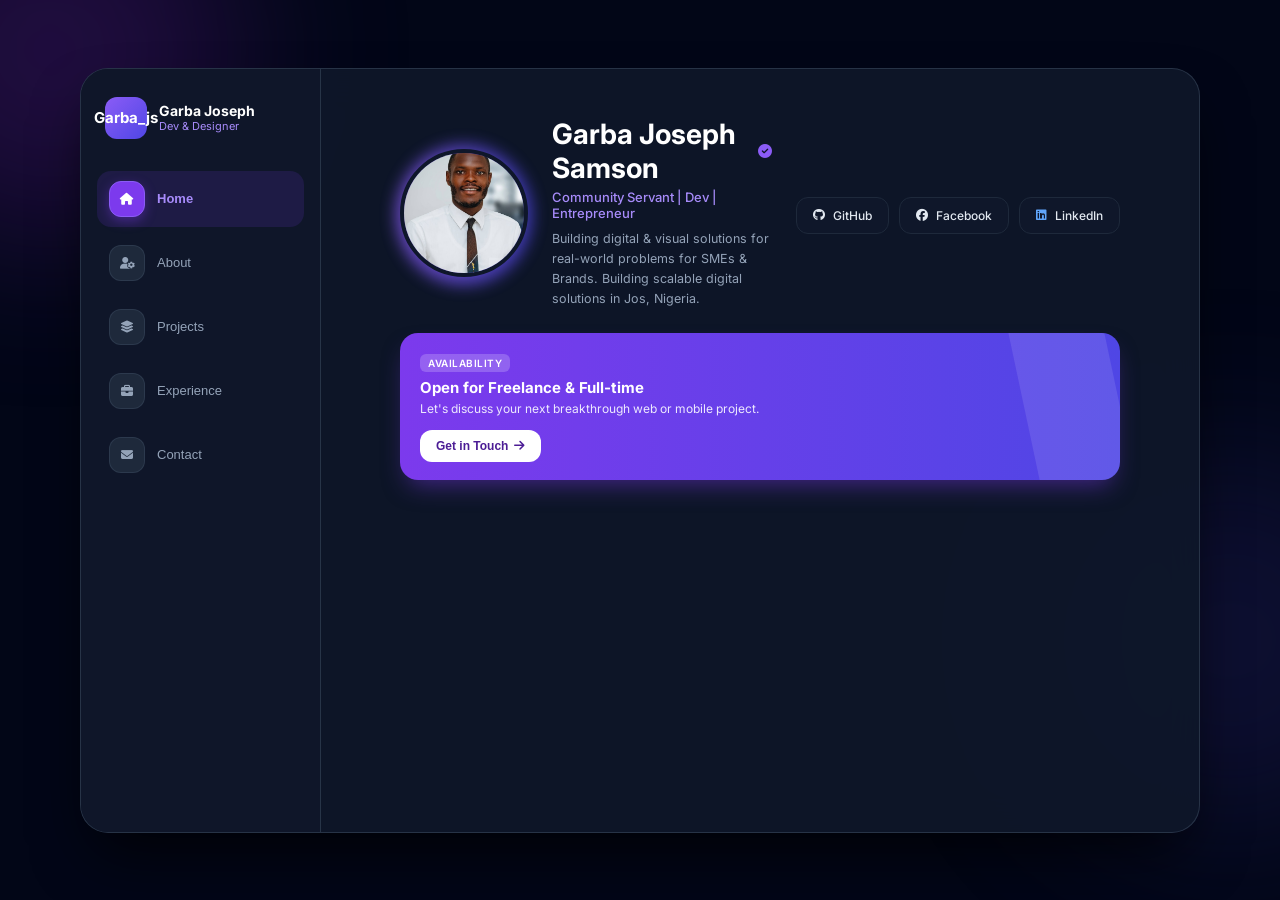
==== commit c7c3cf2a: "." ====
--- a/index.html
+++ b/index.html
@@ -84,7 +84,7 @@
                         <div class="profile-hero">
                             <div class="avatar-wrapper">
                                 <div class="avatar-glow"></div>
-                                <img src="https://images.unsplash.com/photo-1534528741775-53994a69daeb?auto=format&fit=crop&q=80&w=400" alt="Garba Joseph" class="avatar-img">
+                                <img src="images/headshot.jpg" alt="Garba Joseph" class="avatar-img">
                             </div>
 
                             <div class="hero-text">
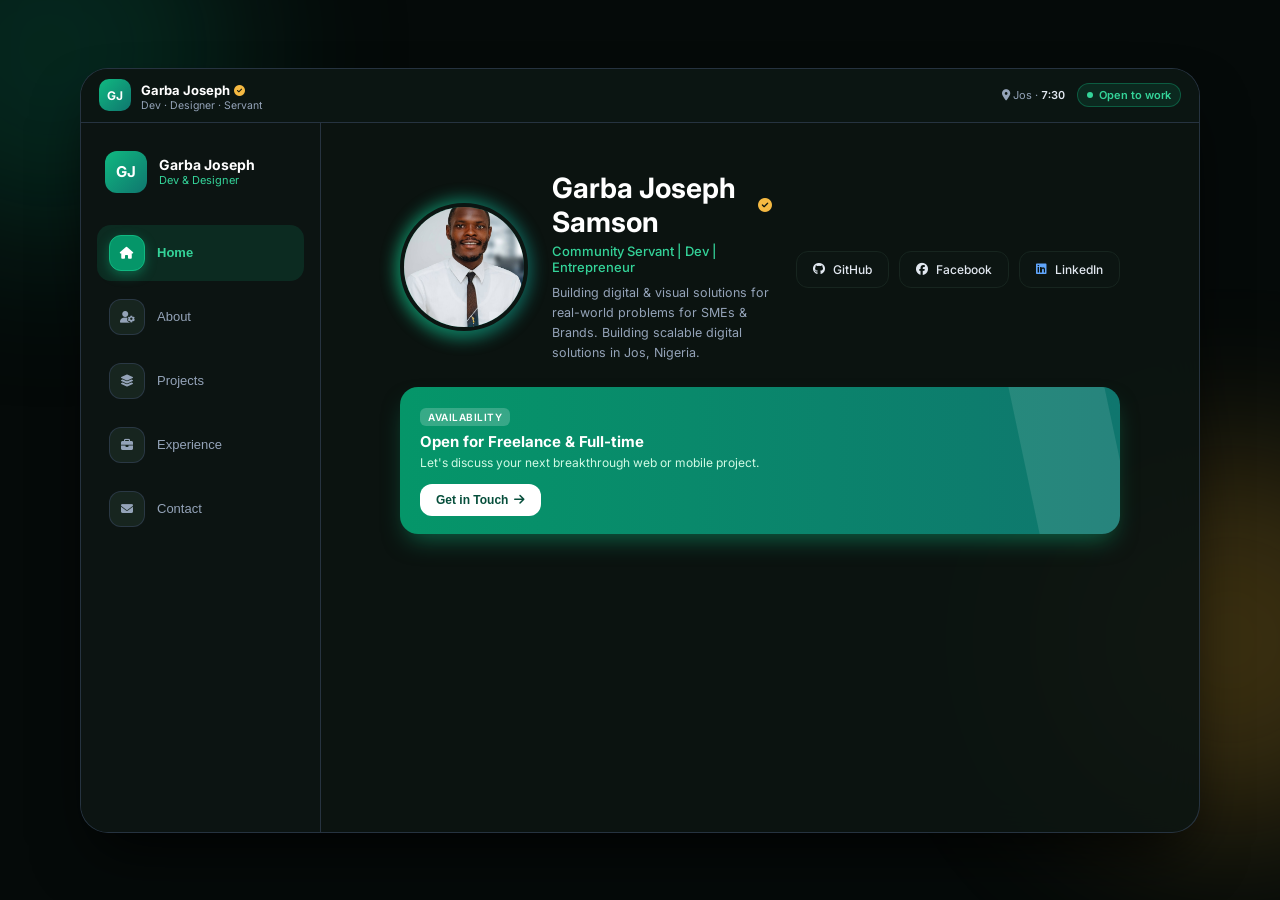
==== commit ebe3ba91: "." ====
--- a/index.html
+++ b/index.html
@@ -1,372 +1,143 @@
 <!DOCTYPE html>
 <html lang="en">
 <head>
-    <meta charset="UTF-8">
-    <meta name="viewport" content="width=device-width, initial-scale=1.0">
-    <title>Garba Joseph - Portfolio</title>
-    <link rel="preconnect" href="https://fonts.googleapis.com">
-    <link rel="preconnect" href="https://fonts.gstatic.com" crossorigin>
-    <link href="https://fonts.googleapis.com/css2?family=Inter:wght@300;400;500;600;700&display=swap" rel="stylesheet">
-    <link rel="stylesheet" href="https://cdnjs.cloudflare.com/ajax/libs/font-awesome/6.4.0/css/all.min.css">
-    <link rel="stylesheet" href="styles/style.css">
+<meta charset="UTF-8">
+<meta name="viewport" content="width=device-width, initial-scale=1.0, viewport-fit=cover">
+<title>Garba Joseph | Developer, Designer & Community Servant</title>
+<meta name="description" content="Building digital & visual solutions for SMEs and brands in Jos, Nigeria.">
+<meta name="theme-color" content="#0c1512">
+<meta property="og:type" content="website">
+<meta property="og:title" content="Garba Joseph | Developer, Designer & Community Servant">
+<meta property="og:description" content="Building digital & visual solutions for SMEs and brands in Jos, Nigeria.">
+<meta property="og:image" content="https://YOUR-DOMAIN.com/images/og/home.jpg">
+<meta property="og:url" content="https://YOUR-DOMAIN.com/">
+<meta name="twitter:card" content="summary_large_image">
+<link rel="preconnect" href="https://fonts.googleapis.com">
+<link rel="preconnect" href="https://fonts.gstatic.com" crossorigin>
+<link href="https://fonts.googleapis.com/css2?family=Inter:wght@400;500;600;700&display=swap" rel="stylesheet">
+<link rel="stylesheet" href="https://cdnjs.cloudflare.com/ajax/libs/font-awesome/6.4.0/css/all.min.css">
+<link rel="stylesheet" href="styles/style.css">
 </head>
 <body>
+<div class="ambient-bg" aria-hidden="true"><div class="glow glow-1"></div><div class="glow glow-2"></div></div>
+<div class="app-shell">
+  <header class="topbar">
+    <div class="tb-id">
+      <div class="tb-mono">GJ</div>
+      <div><span class="tb-name">Garba Joseph<i class="fa-solid fa-circle-check"></i></span><span class="tb-sub">Dev · Designer · Servant</span></div>
+    </div>
+    <div class="tb-right">
+      <span><i class="fa-solid fa-location-dot"></i> Jos · <span id="current-time" class="tb-time">--:--</span></span>
+      <span class="tb-status"><span>Open to work</span></span>
+    </div>
+  </header>
 
-    <!-- Ambient Background Glows -->
-    <div class="ambient-bg" aria-hidden="true">
-        <div class="glow glow-1"></div>
-        <div class="glow glow-2"></div>
+  <div class="app-body">
+  <nav class="app-nav" aria-label="Portfolio navigation">
+    <div class="desktop-brand"><div class="desktop-avatar">GJ</div><div><span class="desktop-name">Garba Joseph</span><span class="desktop-role">Dev & Designer</span></div></div>
+    <div class="nav-items" role="tablist">
+      <button class="nav-btn active" role="tab" data-index="0" data-page="home"><div class="nav-icon"><i class="fa-solid fa-house"></i></div><span class="nav-label">Home</span></button>
+      <button class="nav-btn" role="tab" data-index="1" data-page="about"><div class="nav-icon"><i class="fa-solid fa-user-gear"></i></div><span class="nav-label">About</span></button>
+      <button class="nav-btn" role="tab" data-index="2" data-page="projects"><div class="nav-icon"><i class="fa-solid fa-layer-group"></i></div><span class="nav-label">Projects</span></button>
+      <button class="nav-btn" role="tab" data-index="3" data-page="experience"><div class="nav-icon"><i class="fa-solid fa-briefcase"></i></div><span class="nav-label">Experience</span></button>
+      <button class="nav-btn" role="tab" data-index="4" data-page="contact"><div class="nav-icon"><i class="fa-solid fa-envelope"></i></div><span class="nav-label">Contact</span></button>
     </div>
+    <div class="nav-indicator" id="nav-indicator"></div>
+  </nav>
 
-    <!-- Main Responsive Shell (Mobile Phone View on small screens, Adaptive App Container on Tablets/Desktops) -->
-    <div class="app-shell">
-        
-        <!-- Smartphone Notch (Visible on medium/tablet frames if desired, hidden on full desktop & small mobile) -->
-        <div class="device-notch" aria-hidden="true">
-            <div class="notch-speaker"></div>
-            <div class="notch-camera"></div>
+  <main class="pages-viewport" id="pages-viewport">
+   <div class="pages-track" id="pages-track">
+
+    <section id="page-home" class="portfolio-page"><div class="home-layout">
+      <div class="profile-hero">
+        <div class="avatar-wrapper"><div class="avatar-glow"></div>
+          <img src="images/headshot.jpg" alt="Garba Joseph" class="avatar-img" width="128" height="128" fetchpriority="high"></div>
+        <div class="hero-text">
+          <h1 class="hero-title">Garba Joseph Samson<i class="fa-solid fa-circle-check verified-icon"></i></h1>
+          <p class="hero-subtitle">Community Servant | Dev | Entrepreneur</p>
+          <p class="hero-bio">Building digital & visual solutions for real-world problems for SMEs & Brands. Building scalable digital solutions in Jos, Nigeria.</p>
         </div>
+        <div class="social-row">
+          <a href="https://github.com" target="_blank" rel="noopener" class="social-btn"><i class="fa-brands fa-github"></i><span>GitHub</span></a>
+          <a href="https://web.facebook.com/garbajs" target="_blank" rel="noopener" class="social-btn"><i class="fa-brands fa-facebook"></i><span>Facebook</span></a>
+          <a href="https://www.linkedin.com/in/garba-js" target="_blank" rel="noopener" class="social-btn"><i class="fa-brands fa-linkedin text-blue"></i><span>LinkedIn</span></a>
+        </div>
+      </div>
+      <div class="cta-banner"><div class="cta-shine"></div><span class="cta-badge">Availability</span>
+        <h2 class="cta-title">Open for Freelance & Full-time</h2>
+        <p class="cta-desc">Let's discuss your next breakthrough web or mobile project.</p>
+        <button class="cta-btn" data-jump="4">Get in Touch <i class="fa-solid fa-arrow-right"></i></button></div>
+    </div></section>
 
-        <!-- Top Status Bar (Mobile/Tablet style) -->
-        <header class="status-bar">
-            <span id="current-time" class="status-time">9:41</span>
-            <span class="brand-badge">Garba_js</span>
-        </header>
+    <section id="page-about" class="portfolio-page">
+      <div class="section-header"><h2 class="section-title"><i class="fa-solid fa-user-gear"></i> About</h2></div>
+      <div class="seg" role="tablist" data-seg>
+        <button role="tab" aria-selected="true" data-tab="pro">Professional</button>
+        <button role="tab" aria-selected="false" data-tab="personal">Personal</button>
+      </div>
+      <div class="tabpanel" data-panel="pro"><div class="responsive-grid" id="about-pro"></div></div>
+      <div class="tabpanel" data-panel="personal" hidden id="about-personal"></div>
+    </section>
 
-        <!-- Adaptive Navigation (Top Icon Bar on Mobile, Sidebar on Desktop) -->
-        <nav class="app-nav" role="tablist" aria-label="Portfolio Navigation">
-            <div class="desktop-brand">
-                <div class="desktop-avatar">Garba_js</div>
-                <div>
-                    <span class="desktop-name">Garba Joseph</span>
-                    <span class="desktop-role">Dev & Designer</span>
-                </div>
-            </div>
+    <section id="page-projects" class="portfolio-page">
+      <div class="section-header"><h2 class="section-title"><i class="fa-solid fa-layer-group"></i> Projects</h2><span class="section-meta" id="proj-meta"></span></div>
+      <div class="seg" role="tablist" data-seg>
+        <button role="tab" aria-selected="true" data-tab="featured">Featured Works</button>
+        <button role="tab" aria-selected="false" data-tab="recent">Recent Activity</button>
+      </div>
+      <div class="tabpanel" data-panel="featured"><div class="responsive-grid projects-grid" id="projects-grid"></div></div>
+      <div class="tabpanel" data-panel="recent" hidden><div class="feed" id="activity-feed"></div></div>
+    </section>
 
-            <div class="nav-items">
-                <button class="nav-btn active" data-index="0" data-page="home">
-                    <div class="nav-icon"><i class="fa-solid fa-house"></i></div>
-                    <span class="nav-label">Home</span>
-                </button>
+    <section id="page-experience" class="portfolio-page">
+      <div class="section-header"><h2 class="section-title"><i class="fa-solid fa-briefcase"></i> Work & Education</h2></div>
+      <div class="timeline">
+        <div class="timeline-item"><span class="timeline-dot active"></span><span class="timeline-date active">2024 - Present</span>
+          <h3>Co-Founder & Business Strategist</h3><p class="timeline-org">Doxa Pâtisserie • Jos, Nigeria</p>
+          <p class="timeline-desc">Leading brand strategy, visual design, and custom financial analytics dashboards for an artisanal bakery venture.</p></div>
+        <div class="timeline-item"><span class="timeline-dot"></span><span class="timeline-date">2024 - Present</span>
+          <h3>Content Manager & Frontend Developer</h3><p class="timeline-org">Managira ERP</p>
+          <p class="timeline-desc">Managing digital strategy, user interface improvements, and field outreach operations for school management software.</p></div>
+        <div class="timeline-item"><span class="timeline-dot"></span><span class="timeline-date">Ongoing</span>
+          <h3>Software Development & CS Coursework</h3><p class="timeline-org">BYU-Pathway Worldwide</p>
+          <p class="timeline-desc">Focusing on dynamic web development, software design principles, and object-oriented programming in C#.</p></div>
+      </div>
+    </section>
 
-                <button class="nav-btn" data-index="1" data-page="about">
-                    <div class="nav-icon"><i class="fa-solid fa-user-gear"></i></div>
-                    <span class="nav-label">About</span>
-                </button>
+    <section id="page-contact" class="portfolio-page">
+      <div class="section-header"><h2 class="section-title"><i class="fa-solid fa-paper-plane"></i> Let's Connect</h2></div>
+      <div class="contact-layout">
+        <div class="quick-contact-grid">
+          <a id="c-mail" href="#" class="quick-card"><div class="quick-icon purple"><i class="fa-solid fa-envelope"></i></div><span class="quick-title">Email Me</span><span class="quick-sub">Direct Inquiries</span></a>
+          <a id="c-wa" href="#" target="_blank" rel="noopener" class="quick-card"><div class="quick-icon emerald"><i class="fa-brands fa-whatsapp"></i></div><span class="quick-title">WhatsApp</span><span class="quick-sub">Quick Chat</span></a>
+        </div>
+        <div class="glass-card form-card"><h3 class="form-heading">Send a Message</h3>
+          <form id="contact-form" class="contact-form">
+            <div class="form-group"><label for="form-name">Your Name</label><input type="text" id="form-name" required placeholder="Jane Doe"></div>
+            <div class="form-group"><label for="form-email">Your Email</label><input type="email" id="form-email" required placeholder="jane@company.com"></div>
+            <div class="form-group"><label for="form-msg">Message</label><textarea id="form-msg" rows="3" required placeholder="Tell me about your project..."></textarea></div>
+            <button type="submit" class="btn-gradient">Send Message <i class="fa-solid fa-paper-plane"></i></button>
+          </form></div>
+      </div>
+    </section>
+   </div>
+  </main>
+  </div>
+</div>
 
-                <button class="nav-btn" data-index="2" data-page="projects">
-                    <div class="nav-icon"><i class="fa-solid fa-layer-group"></i></div>
-                    <span class="nav-label">Projects</span>
-                </button>
-
-                <button class="nav-btn" data-index="3" data-page="experience">
-                    <div class="nav-icon"><i class="fa-solid fa-briefcase"></i></div>
-                    <span class="nav-label">Experience</span>
-                </button>
-
-                <button class="nav-btn" data-index="4" data-page="contact">
-                    <div class="nav-icon"><i class="fa-solid fa-envelope"></i></div>
-                    <span class="nav-label">Contact</span>
-                </button>
-            </div>
-            
-            <!-- Sliding Active Indicator (WhatsApp / Facebook style) -->
-            <div class="nav-indicator" id="nav-indicator"></div>
-        </nav>
-
-        <!-- Horizontal Swipe / Slide Viewport -->
-        <main class="pages-viewport" id="pages-viewport">
-            <div class="pages-track" id="pages-track">
-                
-                <!-- PAGE 1: HOME -->
-                <section id="page-home" class="portfolio-page">
-                    <div class="home-layout">
-                        <div class="profile-hero">
-                            <div class="avatar-wrapper">
-                                <div class="avatar-glow"></div>
-                                <img src="images/headshot.jpg" alt="Garba Joseph" class="avatar-img">
-                            </div>
-
-                            <div class="hero-text">
-                                <h1 class="hero-title">
-                                    Garba Joseph Samson<i class="fa-solid fa-circle-check verified-icon"></i>
-                                </h1>
-                                <p class="hero-subtitle">Community Servant | Dev | Entrepreneur</p>
-                                <p class="hero-bio">
-                                    Building digital & visual solutions for real-world problems for SMEs & Brands. Building scalable digital solutions in Jos, Nigeria.
-                                </p>
-                            </div>
-
-                            <!-- Social Quick Buttons -->
-                            <div class="social-row">
-                                <a href="https://github.com" target="_blank" class="social-btn">
-                                    <i class="fa-brands fa-github"></i>
-                                    <span>GitHub</span>
-                                </a>
-                                <a href="https://web.facebook.com/garbajs" target="_blank" class="social-btn">
-                                    <i class="fa-brands fa-facebook"></i>
-                                    <span>Facebook</span>
-                                </a>
-                                <a href="https://www.linkedin.com/in/garba-js" target="_blank" class="social-btn">
-                                    <i class="fa-brands fa-linkedin text-blue"></i>
-                                    <span>LinkedIn</span>
-                                </a>
-
-                            </div>
-                        </div>
-
-                        <!-- Availability Call to Action Card -->
-                        <div class="cta-banner">
-                            <div class="cta-shine"></div>
-                            <span class="cta-badge">Availability</span>
-                            <h2 class="cta-title">Open for Freelance & Full-time</h2>
-                            <p class="cta-desc">Let's discuss your next breakthrough web or mobile project.</p>
-                            <button class="cta-btn" data-jump="4">
-                                Get in Touch <i class="fa-solid fa-arrow-right"></i>
-                            </button>
-                        </div>
-                    </div>
-                </section>
-
-                <!-- PAGE 2: ABOUT -->
-                <section id="page-about" class="portfolio-page">
-                    <div class="section-header">
-                        <h2 class="section-title"><i class="fa-solid fa-user-gear"></i> Expertise & Skills</h2>
-                    </div>
-
-                    <div class="responsive-grid">
-                        <div class="glass-card">
-                            <h3 class="card-heading"><i class="fa-solid fa-code text-brand"></i> Frontend Development</h3>
-                            <div class="chip-group">
-                                <span class="chip"><i class="fa-brands fa-html5 text-orange"></i> HTML5 / CSS3</span>
-                                <span class="chip"><i class="fa-brands fa-js text-yellow"></i> JavaScript (ES6+)</span>
-                                <span class="chip"><i class="fa-brands fa-react text-cyan"></i> React / Next.js</span>
-                                <span class="chip"><i class="fa-solid fa-wind text-teal"></i> Responsive UI</span>
-                            </div>
-                        </div>
-
-                        <div class="glass-card">
-                            <h3 class="card-heading"><i class="fa-solid fa-server text-indigo"></i> Backend & Cloud</h3>
-                            <div class="chip-group">
-                                <span class="chip"><i class="fa-solid fa-terminal text-purple"></i> C# / OOP</span>
-                                <span class="chip"><i class="fa-brands fa-node text-green"></i> Node.js</span>
-                                <span class="chip"><i class="fa-solid fa-database text-blue"></i> PostgreSQL</span>
-                                <span class="chip"><i class="fa-solid fa-fire text-amber"></i> Firebase</span>
-                            </div>
-                        </div>
-
-                        <div class="glass-card">
-                            <h3 class="card-heading"><i class="fa-solid fa-pen-nib text-purple"></i> Design & Strategy</h3>
-                            <div class="chip-group">
-                                <span class="chip"><i class="fa-brands fa-figma text-pink"></i> Figma</span>
-                                <span class="chip"><i class="fa-solid fa-wand-magic-sparkles text-purple"></i> Brand Systems</span>
-                                <span class="chip"><i class="fa-brands fa-git-alt text-orange"></i> Git Workflow</span>
-                            </div>
-                        </div>
-                    </div>
-                </section>
-
-                <!-- PAGE 3: PROJECTS -->
-                <section id="page-projects" class="portfolio-page">
-                    <div class="section-header">
-                        <h2 class="section-title"><i class="fa-solid fa-layer-group"></i> Featured Works</h2>
-                        <span class="section-meta">3 Projects</span>
-                    </div>
-
-                    <div class="responsive-grid projects-grid">
-                        <!-- Project 1 -->
-                        <article class="project-card">
-                            <div class="project-thumb">
-                                <img src="https://images.unsplash.com/photo-1618005182384-a83a8bd57fbe?auto=format&fit=crop&q=80&w=600" alt="Managira ERP">
-                                <div class="thumb-overlay"></div>
-                                <span class="project-tag tag-purple">Cloud ERP</span>
-                            </div>
-                            <div class="project-body">
-                                <h3>Managira School ERP</h3>
-                                <p>Cloud-based school management software platform streamlining administrative reporting, attendance, and student workflows.</p>
-                                <div class="tech-tags">
-                                    <span>Web App</span>
-                                    <span>Dashboard</span>
-                                    <span>UI/UX</span>
-                                </div>
-                                <button class="btn-primary open-modal-btn" 
-                                    data-title="Managira School ERP"
-                                    data-desc="A comprehensive cloud-based school management platform designed to streamline academic records, administrative reporting, and parent-teacher communication."
-                                    data-github="https://github.com"
-                                    data-demo="https://example.com">
-                                    View Details
-                                </button>
-                            </div>
-                        </article>
-
-                        <!-- Project 2 -->
-                        <article class="project-card">
-                            <div class="project-thumb">
-                                <img src="https://images.unsplash.com/photo-1551288049-bebda4e38f71?auto=format&fit=crop&q=80&w=600" alt="Anaguta Tradomodern">
-                                <div class="thumb-overlay"></div>
-                                <span class="project-tag tag-emerald">Culture & Tech</span>
-                            </div>
-                            <div class="project-body">
-                                <h3>Anaguta Tradomodern</h3>
-                                <p>Digital cultural preservation initiative featuring progressive web apps, native language audio dictionaries, and heritage storytelling.</p>
-                                <div class="tech-tags">
-                                    <span>PWA</span>
-                                    <span>Audio Archive</span>
-                                    <span>JavaScript</span>
-                                </div>
-                                <button class="btn-primary open-modal-btn"
-                                    data-title="Anaguta Tradomodern"
-                                    data-desc="An interactive cultural preservation web application housing native language audio pronunciations, historical archives, and community heritage resources."
-                                    data-github="https://github.com"
-                                    data-demo="https://example.com">
-                                    View Details
-                                </button>
-                            </div>
-                        </article>
-
-                        <!-- Project 3 -->
-                        <article class="project-card">
-                            <div class="project-thumb">
-                                <img src="https://images.unsplash.com/photo-1554224155-6726b3ff858f?auto=format&fit=crop&q=80&w=600" alt="Business Finance Tool">
-                                <div class="thumb-overlay"></div>
-                                <span class="project-tag tag-indigo">Fintech Tool</span>
-                            </div>
-                            <div class="project-body">
-                                <h3>SME Profit & VAT Calculator</h3>
-                                <p>Lightweight financial calculator incorporating 7.5% VAT computation, break-even analysis, and profit margin forecasting.</p>
-                                <div class="tech-tags">
-                                    <span>HTML5</span>
-                                    <span>CSS3</span>
-                                    <span>Vanilla JS</span>
-                                </div>
-                                <button class="btn-primary open-modal-btn"
-                                    data-title="SME Profit & VAT Calculator"
-                                    data-desc="A fast, zero-dependency financial modeling tool built for small businesses to compute 7.5% VAT, unit economics, break-even targets, and net margins."
-                                    data-github="https://github.com"
-                                    data-demo="https://example.com">
-                                    View Details
-                                </button>
-                            </div>
-                        </article>
-                    </div>
-                </section>
-
-                <!-- PAGE 4: EXPERIENCE -->
-                <section id="page-experience" class="portfolio-page">
-                    <div class="section-header">
-                        <h2 class="section-title"><i class="fa-solid fa-briefcase"></i> Work & Education</h2>
-                    </div>
-
-                    <div class="timeline">
-                        <div class="timeline-item">
-                            <span class="timeline-dot active"></span>
-                            <span class="timeline-date active">2024 - Present</span>
-                            <h3>Co-Founder & Business Strategist</h3>
-                            <p class="timeline-org">Doxa Pâtisserie • Jos, Nigeria</p>
-                            <p class="timeline-desc">
-                                Leading brand strategy, visual design, and custom financial analytics dashboards for an artisanal bakery venture.
-                            </p>
-                        </div>
-
-                        <div class="timeline-item">
-                            <span class="timeline-dot"></span>
-                            <span class="timeline-date">2024 - Present</span>
-                            <h3>Content Manager & Frontend Developer</h3>
-                            <p class="timeline-org">Managira ERP</p>
-                            <p class="timeline-desc">
-                                Managing digital strategy, user interface improvements, and field outreach operations for school management software.
-                            </p>
-                        </div>
-
-                        <div class="timeline-item">
-                            <span class="timeline-dot"></span>
-                            <span class="timeline-date">Ongoing</span>
-                            <h3>Software Development & CS Coursework</h3>
-                            <p class="timeline-org">BYU-Pathway Worldwide</p>
-                            <p class="timeline-desc">
-                                Focusing on dynamic web development, software design principles, and object-oriented programming in C#.
-                            </p>
-                        </div>
-                    </div>
-                </section>
-
-                <!-- PAGE 5: CONTACT -->
-                <section id="page-contact" class="portfolio-page">
-                    <div class="section-header">
-                        <h2 class="section-title"><i class="fa-solid fa-paper-plane"></i> Let's Connect</h2>
-                    </div>
-
-                    <div class="contact-layout">
-                        <div class="quick-contact-grid">
-                            <a href="mailto:garbajoseph@example.com" class="quick-card">
-                                <div class="quick-icon purple"><i class="fa-solid fa-envelope"></i></div>
-                                <span class="quick-title">Email Me</span>
-                                <span class="quick-sub">Direct Inquiries</span>
-                            </a>
-
-                            <a href="https://wa.me/2348000000000" target="_blank" class="quick-card">
-                                <div class="quick-icon emerald"><i class="fa-brands fa-whatsapp"></i></div>
-                                <span class="quick-title">WhatsApp</span>
-                                <span class="quick-sub">Quick Chat</span>
-                            </a>
-                        </div>
-
-                        <div class="glass-card form-card">
-                            <h3 class="form-heading">Send a Message</h3>
-                            <form id="contact-form" class="contact-form">
-                                <div class="form-group">
-                                    <label for="form-name">Your Name</label>
-                                    <input type="text" id="form-name" required placeholder="Jane Doe">
-                                </div>
-                                <div class="form-group">
-                                    <label for="form-email">Your Email</label>
-                                    <input type="email" id="form-email" required placeholder="jane@company.com">
-                                </div>
-                                <div class="form-group">
-                                    <label for="form-msg">Message</label>
-                                    <textarea id="form-msg" rows="3" required placeholder="Tell me about your project..."></textarea>
-                                </div>
-                                <button type="submit" class="btn-gradient">
-                                    Send Message <i class="fa-solid fa-paper-plane"></i>
-                                </button>
-                            </form>
-                        </div>
-                    </div>
-                </section>
-
-            </div>
-        </main>
-
-        <!-- Home Bar Indicator -->
-        <div class="home-indicator" aria-hidden="true"></div>
+<div id="project-modal" class="modal-backdrop" role="dialog" aria-modal="true" aria-labelledby="modal-title" aria-hidden="true">
+  <div class="modal-box" id="modal-content">
+    <button id="close-modal-btn" class="modal-close" aria-label="Close"><i class="fa-solid fa-xmark"></i></button>
+    <span class="modal-badge">Project Overview</span>
+    <h3 id="modal-title" class="modal-title"></h3><p id="modal-desc" class="modal-desc"></p>
+    <div class="modal-actions">
+      <a id="modal-demo" href="#" target="_blank" rel="noopener" class="btn-primary flex-1">Live Preview <i class="fa-solid fa-arrow-up-right-from-square"></i></a>
+      <a id="modal-code" href="#" target="_blank" rel="noopener" class="btn-icon" aria-label="GitHub repository"><i class="fa-brands fa-github"></i></a>
     </div>
-
-    <!-- Project Details Modal -->
-    <div id="project-modal" class="modal-backdrop" role="dialog" aria-modal="true" aria-hidden="true">
-        <div class="modal-box" id="modal-content">
-            <button id="close-modal-btn" class="modal-close" aria-label="Close modal">
-                <i class="fa-solid fa-xmark"></i>
-            </button>
-            <span class="modal-badge">Project Overview</span>
-            <h3 id="modal-title" class="modal-title">Project Title</h3>
-            <p id="modal-desc" class="modal-desc">Detailed project description goes here...</p>
-            <div class="modal-actions">
-                <a id="modal-demo" href="#" target="_blank" class="btn-primary flex-1">
-                    Live Preview <i class="fa-solid fa-arrow-up-right-from-square"></i>
-                </a>
-                <a id="modal-code" href="#" target="_blank" class="btn-icon" aria-label="GitHub Repository">
-                    <i class="fa-brands fa-github"></i>
-                </a>
-            </div>
-        </div>
-    </div>
-
-    <!-- Toast Notification -->
-    <div id="toast" class="toast-banner" role="status">
-        <i class="fa-solid fa-circle-check"></i>
-        <span id="toast-text">Message sent successfully!</span>
-    </div>
-
-    <script src="scripts/script.js"></script>
+  </div>
+</div>
+<div id="toast" class="toast-banner" role="status"><i class="fa-solid fa-circle-check"></i><span id="toast-text"></span></div>
+<script src="data/content.js"></script>
+<script src="scripts/script.js" defer></script>
 </body>
 </html>
--- a/styles/style.css
+++ b/styles/style.css
@@ -3,20 +3,20 @@
    ========================================================= */
 
 :root {
-    --bg-canvas: #020617;
-    --bg-shell: rgba(15, 23, 42, 0.92);
-    --bg-card: rgba(15, 23, 42, 0.8);
-    --bg-elevated: #1e293b;
-    --border-color: #1e293b;
+    --bg-canvas: #050a09;
+    --bg-shell: rgba(12, 21, 18, 0.92);
+    --bg-card: rgba(12, 21, 18, 0.8);
+    --bg-elevated: #17251f;
+    --border-color: #17251f;
     --border-light: rgba(51, 65, 85, 0.7);
     --text-main: #f1f5f9;
     --text-muted: #94a3b8;
     --text-dim: #64748b;
-    --brand-400: #a78bfa;
-    --brand-500: #8b5cf6;
-    --brand-600: #7c3aed;
-    --indigo-600: #4f46e5;
-    --emerald-500: #10b981;
+    --brand-400: #34d399;
+    --brand-500: #10b981;
+    --brand-600: #059669;
+    --indigo-600: #0f766e;
+    --gold: #f5b942;
 }
 
 * {
@@ -58,13 +58,13 @@
 .glow-1 {
     top: -140px;
     left: -140px;
-    background: rgba(88, 28, 135, 0.35);
+    background: rgba(6, 95, 70, 0.35);
 }
 
 .glow-2 {
     top: 50%;
     right: -140px;
-    background: rgba(49, 46, 129, 0.25);
+    background: rgba(217, 160, 40, 0.25);
     animation-delay: 2s;
 }
 
@@ -189,7 +189,7 @@
     padding: 12px 24px 8px;
     font-size: 12px;
     color: var(--text-muted);
-    background: rgba(15, 23, 42, 0.95);
+    background: rgba(12, 21, 18, 0.95);
     user-select: none;
     z-index: 40;
 }
@@ -219,7 +219,7 @@
    ========================================================= */
 .app-nav {
     position: relative;
-    background: rgba(15, 23, 42, 0.95);
+    background: rgba(12, 21, 18, 0.95);
     border-bottom: 1px solid var(--border-light);
     z-index: 30;
 }
@@ -271,7 +271,7 @@
     background-color: var(--brand-600);
     border-color: var(--brand-500);
     color: #ffffff;
-    box-shadow: 0 4px 12px rgba(124, 58, 237, 0.4);
+    box-shadow: 0 4px 12px rgba(16, 185, 129, 0.4);
 }
 
 .nav-label {
@@ -362,11 +362,11 @@
     }
 
     .nav-btn:hover {
-        background-color: rgba(30, 41, 59, 0.5);
+        background-color: rgba(23, 37, 31, 0.5);
     }
 
     .nav-btn.active {
-        background-color: rgba(124, 58, 237, 0.14);
+        background-color: rgba(16, 185, 129, 0.14);
     }
 
     .nav-label {
@@ -481,7 +481,7 @@
     height: 112px;
     border-radius: 50%;
     object-fit: cover;
-    border: 4px solid #0f172a;
+    border: 4px solid #0c1512;
 }
 
 @media (min-width: 1024px) {
@@ -509,6 +509,7 @@
 }
 
 .verified-icon {
+    color: var(--gold) !important;
     color: var(--brand-500);
     font-size: 14px;
 }
@@ -546,7 +547,7 @@
 .social-btn {
     flex: 1;
     padding: 10px 16px;
-    background-color: #0f172a;
+    background-color: #0c1512;
     border: 1px solid var(--border-color);
     border-radius: 12px;
     font-size: 12px;
@@ -580,7 +581,7 @@
     text-align: left;
     position: relative;
     overflow: hidden;
-    box-shadow: 0 12px 24px -8px rgba(124, 58, 237, 0.5);
+    box-shadow: 0 12px 24px -8px rgba(16, 185, 129, 0.5);
 }
 
 .cta-shine {
@@ -616,14 +617,14 @@
 
 .cta-desc {
     font-size: 12px;
-    color: #ede9fe;
+    color: #d1fae5;
     margin-bottom: 14px;
 }
 
 .cta-btn {
     padding: 9px 16px;
     background: #ffffff;
-    color: #4c1d95;
+    color: #064e3b;
     border: none;
     border-radius: 12px;
     font-size: 12px;
@@ -722,7 +723,7 @@
 
 .chip {
     padding: 6px 10px;
-    background: rgba(30, 41, 59, 0.85);
+    background: rgba(23, 37, 31, 0.85);
     border: 1px solid var(--border-light);
     border-radius: 8px;
     font-size: 11px;
@@ -746,7 +747,7 @@
 }
 
 .project-card:hover {
-    border-color: rgba(139, 92, 246, 0.5);
+    border-color: rgba(16, 185, 129, 0.5);
 }
 
 .project-thumb {
@@ -770,7 +771,7 @@
 .thumb-overlay {
     position: absolute;
     inset: 0;
-    background: linear-gradient(to top, #020617, transparent);
+    background: linear-gradient(to top, #050a09, transparent);
 }
 
 .project-tag {
@@ -784,7 +785,7 @@
     color: #ffffff;
 }
 
-.tag-purple { background: rgba(124, 58, 237, 0.9); }
+.tag-purple { background: rgba(16, 185, 129, 0.9); }
 .tag-emerald { background: rgba(5, 150, 105, 0.9); }
 .tag-indigo { background: rgba(79, 70, 229, 0.9); }
 
@@ -882,7 +883,7 @@
     height: 14px;
     border-radius: 50%;
     background-color: #334155;
-    border: 3px solid #0f172a;
+    border: 3px solid #0c1512;
 }
 
 .timeline-dot.active {
@@ -894,7 +895,7 @@
     font-size: 10px;
     font-weight: 600;
     color: var(--text-muted);
-    background: #0f172a;
+    background: #0c1512;
     padding: 2px 8px;
     border-radius: 6px;
     border: 1px solid var(--border-color);
@@ -902,8 +903,8 @@
 
 .timeline-date.active {
     color: var(--brand-400);
-    background: rgba(76, 29, 149, 0.35);
-    border-color: rgba(109, 40, 217, 0.5);
+    background: rgba(6, 78, 59, 0.35);
+    border-color: rgba(5, 150, 105, 0.5);
 }
 
 .timeline-item h3 {
@@ -956,7 +957,7 @@
 }
 
 .quick-card:hover {
-    border-color: rgba(139, 92, 246, 0.5);
+    border-color: rgba(16, 185, 129, 0.5);
 }
 
 .quick-icon {
@@ -971,9 +972,9 @@
 }
 
 .quick-icon.purple {
-    background: rgba(76, 29, 149, 0.4);
+    background: rgba(6, 78, 59, 0.4);
     color: var(--brand-400);
-    border: 1px solid rgba(109, 40, 217, 0.5);
+    border: 1px solid rgba(5, 150, 105, 0.5);
 }
 
 .quick-icon.emerald {
@@ -1019,7 +1020,7 @@
 .form-group textarea {
     width: 100%;
     padding: 9px 12px;
-    background-color: #020617;
+    background-color: #050a09;
     border: 1px solid var(--border-color);
     border-radius: 12px;
     font-size: 12px;
@@ -1076,7 +1077,7 @@
 }
 
 .modal-box {
-    background: #0f172a;
+    background: #0c1512;
     border: 1px solid var(--border-color);
     border-radius: 24px;
     width: 100%;
@@ -1116,9 +1117,9 @@
 .modal-badge {
     display: inline-block;
     padding: 3px 10px;
-    background: rgba(76, 29, 149, 0.45);
+    background: rgba(6, 78, 59, 0.45);
     color: var(--brand-400);
-    border: 1px solid rgba(109, 40, 217, 0.5);
+    border: 1px solid rgba(5, 150, 105, 0.5);
     border-radius: 999px;
     font-size: 10px;
     font-weight: 600;
@@ -1183,3 +1184,51 @@
     transform: translate(-50%, 0);
     opacity: 1;
 }
+
+/* ===== v2 additions ===== */
+.app-shell,.pages-track{--pages:5}
+.pages-track{width:calc(var(--pages)*100%)}
+.portfolio-page{width:calc(100%/var(--pages))}
+.device-notch,.home-indicator,.status-bar{display:none!important}
+.app-shell{flex-direction:column!important}
+.app-body{flex:1;min-height:0;display:flex;flex-direction:column}
+@media(min-width:640px) and (max-width:1023px){.app-shell{max-width:720px;height:92vh;border-radius:24px;border:1px solid var(--border-light)}}
+@media(min-width:1024px){.app-body{flex-direction:row}}
+.nav-indicator{width:calc(100%/var(--pages))}
+/* top bar */
+.topbar{display:flex;align-items:center;justify-content:space-between;gap:12px;padding:10px 18px;background:rgba(12,21,18,.96);border-bottom:1px solid var(--border-light);z-index:40}
+.tb-id{display:flex;align-items:center;gap:10px;min-width:0}
+.tb-mono{width:32px;height:32px;border-radius:10px;background:linear-gradient(135deg,var(--brand-500),var(--indigo-600));display:grid;place-items:center;font-size:12px;font-weight:700;color:#fff;flex-shrink:0}
+.tb-name{font-size:13px;font-weight:700;color:#fff;white-space:nowrap}
+.tb-name i{color:var(--gold);font-size:11px;margin-left:4px}
+.tb-sub{display:block;font-size:10.5px;color:var(--text-muted)}
+.tb-right{display:flex;align-items:center;gap:12px;font-size:11px;color:var(--text-muted);white-space:nowrap}
+.tb-time{color:#e2e8f0;font-weight:600;font-variant-numeric:tabular-nums}
+.tb-status{display:inline-flex;align-items:center;gap:6px;padding:4px 9px;border-radius:999px;background:rgba(16,185,129,.12);border:1px solid rgba(16,185,129,.35);color:var(--brand-400);font-weight:600}
+.tb-status::before{content:"";width:6px;height:6px;border-radius:50%;background:var(--brand-400);animation:ping 2s infinite}
+@keyframes ping{50%{opacity:.3}}
+@media(max-width:420px){.tb-status span{display:none}.tb-status{padding:4px 6px}}
+/* segmented tabs */
+.seg{display:inline-flex;position:relative;padding:4px;margin-bottom:16px;background:var(--bg-elevated);border:1px solid var(--border-light);border-radius:14px}
+.seg button{position:relative;z-index:1;border:0;background:none;color:var(--text-muted);font:600 12px Inter,sans-serif;padding:8px 16px;border-radius:10px;cursor:pointer;transition:color .2s,background .2s}
+.seg button[aria-selected=true]{background:var(--brand-600);color:#fff}
+.seg button:focus-visible,.nav-btn:focus-visible,.btn-primary:focus-visible{outline:2px solid var(--gold);outline-offset:2px}
+.tabpanel[hidden]{display:none}
+.tabpanel{animation:fade .3s ease}
+@keyframes fade{from{opacity:0;transform:translateY(6px)}}
+/* covers & feed */
+.cover{height:144px;display:grid;place-items:center;font-size:34px;color:rgba(255,255,255,.9);background:linear-gradient(135deg,var(--c1),var(--c2))}
+.c-green{--c1:#065f46;--c2:#0f766e}.c-gold{--c1:#92400e;--c2:#d97706}.c-teal{--c1:#134e4a;--c2:#0e7490}
+.feed{display:flex;flex-direction:column;gap:12px;max-width:680px}
+.post{display:block;text-decoration:none;color:inherit}
+.post-meta{display:flex;gap:8px;align-items:center;font-size:10.5px;color:var(--text-dim);margin-bottom:6px}
+.post-type{padding:2px 8px;border-radius:999px;background:rgba(245,185,66,.14);color:var(--gold);font-weight:600}
+.post h3{font-size:14px;color:#fff;margin-bottom:4px}
+.post p{font-size:12px;color:var(--text-muted);line-height:1.55}
+.post .more{display:inline-block;margin-top:8px;font-size:11.5px;color:var(--brand-400);font-weight:600}
+a.glass-card:hover{border-color:rgba(16,185,129,.5)}
+.pill-list{display:flex;flex-wrap:wrap;gap:8px}
+.story{font-size:12.5px;color:#cbd5e1;line-height:1.7}
+.empty{color:var(--text-dim);font-size:12px}
+@media(prefers-reduced-motion:reduce){*{animation:none!important;transition:none!important}}
+@media(max-width:639px){.glow{animation:none;filter:blur(60px)}}
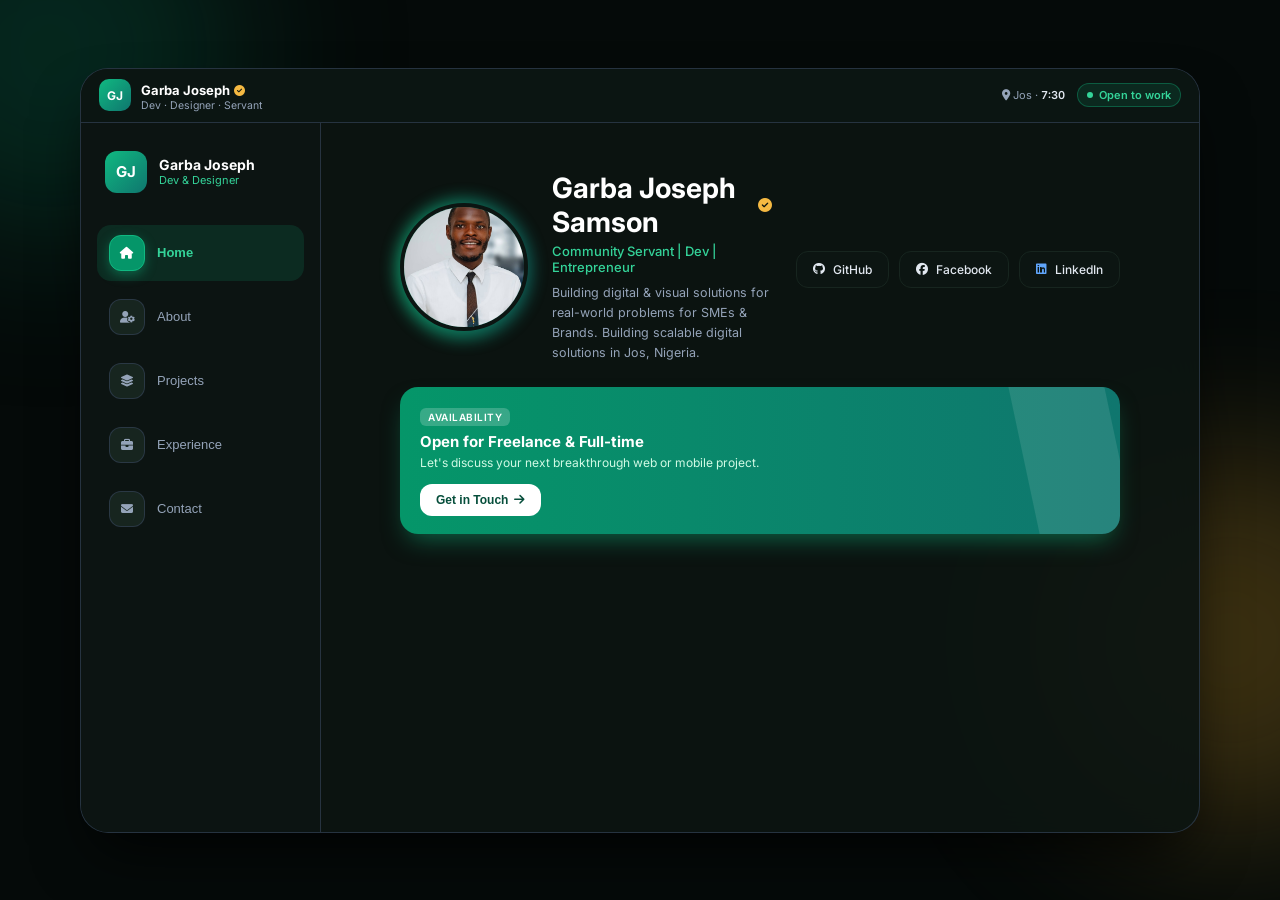
==== commit ed2ade71: "." ====
--- a/index.html
+++ b/index.html
@@ -9,8 +9,8 @@
 <meta property="og:type" content="website">
 <meta property="og:title" content="Garba Joseph | Developer, Designer & Community Servant">
 <meta property="og:description" content="Building digital & visual solutions for SMEs and brands in Jos, Nigeria.">
-<meta property="og:image" content="https://YOUR-DOMAIN.com/images/og/home.jpg">
-<meta property="og:url" content="https://YOUR-DOMAIN.com/">
+<meta property="og:image" content="https://garba-js.github.io/Portfolio/images/og/home.jpg">
+<meta property="og:url" content="https://garba-js.github.io/Portfolio/">
 <meta name="twitter:card" content="summary_large_image">
 <link rel="preconnect" href="https://fonts.googleapis.com">
 <link rel="preconnect" href="https://fonts.gstatic.com" crossorigin>
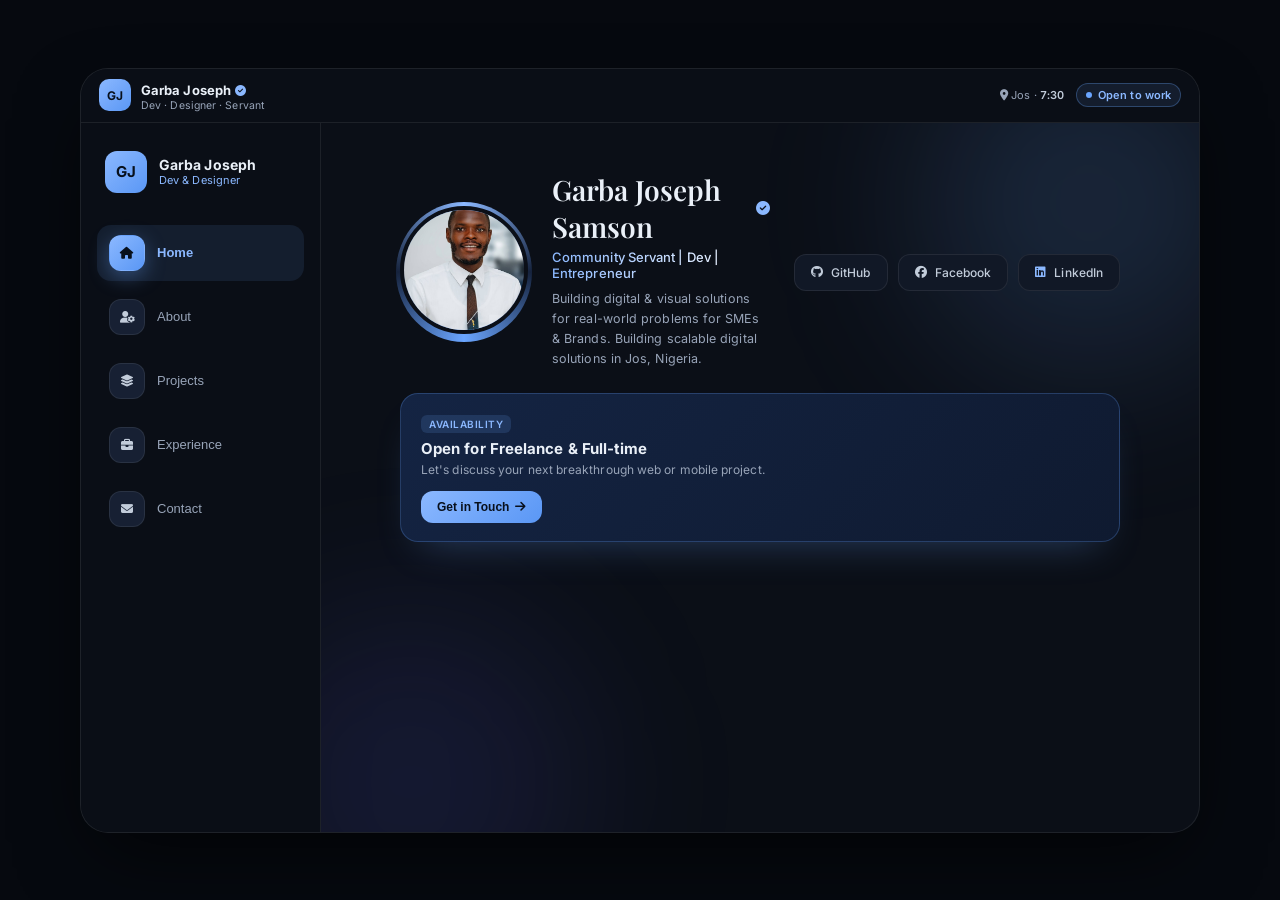
==== commit e1a5338f: "." ====
--- a/index.html
+++ b/index.html
@@ -5,7 +5,7 @@
 <meta name="viewport" content="width=device-width, initial-scale=1.0, viewport-fit=cover">
 <title>Garba Joseph | Developer, Designer & Community Servant</title>
 <meta name="description" content="Building digital & visual solutions for SMEs and brands in Jos, Nigeria.">
-<meta name="theme-color" content="#0c1512">
+<meta name="theme-color" content="#0b0f17">
 <meta property="og:type" content="website">
 <meta property="og:title" content="Garba Joseph | Developer, Designer & Community Servant">
 <meta property="og:description" content="Building digital & visual solutions for SMEs and brands in Jos, Nigeria.">
@@ -14,7 +14,7 @@
 <meta name="twitter:card" content="summary_large_image">
 <link rel="preconnect" href="https://fonts.googleapis.com">
 <link rel="preconnect" href="https://fonts.gstatic.com" crossorigin>
-<link href="https://fonts.googleapis.com/css2?family=Inter:wght@400;500;600;700&display=swap" rel="stylesheet">
+<link href="https://fonts.googleapis.com/css2?family=Inter:wght@400;500;600;700&family=Playfair+Display:wght@600&display=swap" rel="stylesheet">
 <link rel="stylesheet" href="https://cdnjs.cloudflare.com/ajax/libs/font-awesome/6.4.0/css/all.min.css">
 <link rel="stylesheet" href="styles/style.css">
 </head>
@@ -123,6 +123,14 @@
    </div>
   </main>
   </div>
+  <section id="reader" class="reader" aria-hidden="true" aria-label="Story reader">
+    <div class="reader-bar">
+      <button id="reader-back" type="button" aria-label="Back"><i class="fa-solid fa-arrow-left"></i></button>
+      <span>Story</span>
+      <button id="reader-share" type="button" aria-label="Share"><i class="fa-solid fa-share-nodes"></i></button>
+    </div>
+    <article id="reader-body" class="reader-scroll"></article>
+  </section>
 </div>
 
 <div id="project-modal" class="modal-backdrop" role="dialog" aria-modal="true" aria-labelledby="modal-title" aria-hidden="true">
--- a/styles/style.css
+++ b/styles/style.css
@@ -3,20 +3,20 @@
    ========================================================= */
 
 :root {
-    --bg-canvas: #050a09;
-    --bg-shell: rgba(12, 21, 18, 0.92);
-    --bg-card: rgba(12, 21, 18, 0.8);
-    --bg-elevated: #17251f;
-    --border-color: #17251f;
+    --bg-canvas: var(--s-1);
+    --bg-shell: rgba(255, 255, 255, 0.92);
+    --bg-card: rgba(255, 255, 255, 0.8);
+    --bg-elevated: var(--s-2);
+    --border-color: var(--s-2);
     --border-light: rgba(51, 65, 85, 0.7);
-    --text-main: #f1f5f9;
-    --text-muted: #94a3b8;
-    --text-dim: #64748b;
-    --brand-400: #34d399;
-    --brand-500: #10b981;
-    --brand-600: #059669;
-    --indigo-600: #0f766e;
-    --gold: #f5b942;
+    --text-main: var(--t-ink);
+    --text-muted: #5f6c7b;
+    --text-dim: #667381;
+    --brand-400: #566472;
+    --brand-500: #6c7a89;
+    --brand-600: #5a6876;
+    --indigo-600: #6c7a89;
+    --gold: #6c7a89;
 }
 
 * {
@@ -58,13 +58,13 @@
 .glow-1 {
     top: -140px;
     left: -140px;
-    background: rgba(6, 95, 70, 0.35);
+    background: rgba(108, 122, 137, 0.35);
 }
 
 .glow-2 {
     top: 50%;
     right: -140px;
-    background: rgba(217, 160, 40, 0.25);
+    background: rgba(108, 122, 137, 0.25);
     animation-delay: 2s;
 }
 
@@ -156,14 +156,14 @@
 .notch-speaker {
     width: 48px;
     height: 4px;
-    background: #334155;
+    background: var(--s-3);
     border-radius: 999px;
 }
 
 .notch-camera {
     width: 8px;
     height: 8px;
-    background: #334155;
+    background: var(--s-3);
     border-radius: 50%;
 }
 
@@ -175,7 +175,7 @@
     transform: translateX(-50%);
     width: 128px;
     height: 4px;
-    background: #334155;
+    background: var(--s-3);
     border-radius: 999px;
     z-index: 50;
     pointer-events: none;
@@ -189,14 +189,14 @@
     padding: 12px 24px 8px;
     font-size: 12px;
     color: var(--text-muted);
-    background: rgba(12, 21, 18, 0.95);
+    background: rgba(255, 255, 255, 0.95);
     user-select: none;
     z-index: 40;
 }
 
 .status-time {
     font-weight: 600;
-    color: #cbd5e1;
+    color: var(--t-body);
 }
 
 .brand-badge {
@@ -211,7 +211,7 @@
     align-items: center;
     gap: 8px;
     font-size: 11px;
-    color: #cbd5e1;
+    color: var(--t-body);
 }
 
 /* =========================================================
@@ -219,7 +219,7 @@
    ========================================================= */
 .app-nav {
     position: relative;
-    background: rgba(12, 21, 18, 0.95);
+    background: rgba(255, 255, 255, 0.95);
     border-bottom: 1px solid var(--border-light);
     z-index: 30;
 }
@@ -264,14 +264,14 @@
 }
 
 .nav-btn:hover .nav-icon {
-    color: #ffffff;
+    color: var(--t-ink);
 }
 
 .nav-btn.active .nav-icon {
     background-color: var(--brand-600);
     border-color: var(--brand-500);
-    color: #ffffff;
-    box-shadow: 0 4px 12px rgba(16, 185, 129, 0.4);
+    color: var(--t-ink);
+    box-shadow: 0 4px 12px rgba(108, 122, 137, 0.4);
 }
 
 .nav-label {
@@ -324,7 +324,7 @@
         height: 42px;
         border-radius: 12px;
         background: linear-gradient(135deg, var(--brand-500), var(--indigo-600));
-        color: #ffffff;
+        color: var(--t-ink);
         font-weight: 700;
         font-size: 15px;
         display: flex;
@@ -336,7 +336,7 @@
         display: block;
         font-size: 14px;
         font-weight: 700;
-        color: #ffffff;
+        color: var(--t-ink);
     }
 
     .desktop-role {
@@ -362,11 +362,11 @@
     }
 
     .nav-btn:hover {
-        background-color: rgba(23, 37, 31, 0.5);
+        background-color: rgba(238, 241, 244, 0.5);
     }
 
     .nav-btn.active {
-        background-color: rgba(16, 185, 129, 0.14);
+        background-color: rgba(108, 122, 137, 0.14);
     }
 
     .nav-label {
@@ -481,7 +481,7 @@
     height: 112px;
     border-radius: 50%;
     object-fit: cover;
-    border: 4px solid #0c1512;
+    border: 4px solid #ffffff;
 }
 
 @media (min-width: 1024px) {
@@ -494,7 +494,7 @@
 .hero-title {
     font-size: 24px;
     font-weight: 700;
-    color: #ffffff;
+    color: var(--t-ink);
     display: flex;
     align-items: center;
     justify-content: center;
@@ -547,12 +547,12 @@
 .social-btn {
     flex: 1;
     padding: 10px 16px;
-    background-color: #0c1512;
+    background-color: #ffffff;
     border: 1px solid var(--border-color);
     border-radius: 12px;
     font-size: 12px;
     font-weight: 500;
-    color: #e2e8f0;
+    color: var(--t-body);
     text-decoration: none;
     display: flex;
     align-items: center;
@@ -581,7 +581,7 @@
     text-align: left;
     position: relative;
     overflow: hidden;
-    box-shadow: 0 12px 24px -8px rgba(16, 185, 129, 0.5);
+    box-shadow: 0 12px 24px -8px rgba(108, 122, 137, 0.5);
 }
 
 .cta-shine {
@@ -602,7 +602,7 @@
     border-radius: 6px;
     font-size: 10px;
     font-weight: 600;
-    color: #ffffff;
+    color: var(--t-ink);
     text-transform: uppercase;
     letter-spacing: 0.05em;
     margin-bottom: 6px;
@@ -611,20 +611,20 @@
 .cta-title {
     font-size: 15px;
     font-weight: 700;
-    color: #ffffff;
+    color: var(--t-ink);
     margin-bottom: 4px;
 }
 
 .cta-desc {
     font-size: 12px;
-    color: #d1fae5;
+    color: var(--t-body);
     margin-bottom: 14px;
 }
 
 .cta-btn {
     padding: 9px 16px;
     background: #ffffff;
-    color: #064e3b;
+    color: var(--t-ink);
     border: none;
     border-radius: 12px;
     font-size: 12px;
@@ -637,7 +637,7 @@
 }
 
 .cta-btn:hover {
-    background-color: #f1f5f9;
+    background-color: var(--t-ink);
 }
 
 /* =========================================================
@@ -653,7 +653,7 @@
 .section-title {
     font-size: 14px;
     font-weight: 700;
-    color: #ffffff;
+    color: var(--t-ink);
     text-transform: uppercase;
     letter-spacing: 0.05em;
     display: flex;
@@ -697,7 +697,7 @@
 .card-heading {
     font-size: 13px;
     font-weight: 600;
-    color: #cbd5e1;
+    color: var(--t-body);
     margin-bottom: 12px;
     display: flex;
     align-items: center;
@@ -723,11 +723,11 @@
 
 .chip {
     padding: 6px 10px;
-    background: rgba(23, 37, 31, 0.85);
+    background: rgba(238, 241, 244, 0.85);
     border: 1px solid var(--border-light);
     border-radius: 8px;
     font-size: 11px;
-    color: #cbd5e1;
+    color: var(--t-body);
     display: inline-flex;
     align-items: center;
     gap: 6px;
@@ -747,7 +747,7 @@
 }
 
 .project-card:hover {
-    border-color: rgba(16, 185, 129, 0.5);
+    border-color: rgba(108, 122, 137, 0.5);
 }
 
 .project-thumb {
@@ -771,7 +771,7 @@
 .thumb-overlay {
     position: absolute;
     inset: 0;
-    background: linear-gradient(to top, #050a09, transparent);
+    background: linear-gradient(to top, var(--s-1), transparent);
 }
 
 .project-tag {
@@ -782,11 +782,11 @@
     border-radius: 999px;
     font-size: 10px;
     font-weight: 700;
-    color: #ffffff;
-}
-
-.tag-purple { background: rgba(16, 185, 129, 0.9); }
-.tag-emerald { background: rgba(5, 150, 105, 0.9); }
+    color: var(--t-ink);
+}
+
+.tag-purple { background: rgba(108, 122, 137, 0.9); }
+.tag-emerald { background: rgba(108, 122, 137, 0.9); }
 .tag-indigo { background: rgba(79, 70, 229, 0.9); }
 
 .project-body {
@@ -799,7 +799,7 @@
 .project-body h3 {
     font-size: 14px;
     font-weight: 700;
-    color: #ffffff;
+    color: var(--t-ink);
     margin-bottom: 6px;
 }
 
@@ -822,7 +822,7 @@
     font-size: 10px;
     padding: 3px 8px;
     background: var(--bg-elevated);
-    color: #cbd5e1;
+    color: var(--t-body);
     border-radius: 6px;
 }
 
@@ -830,7 +830,7 @@
     width: 100%;
     padding: 9px 14px;
     background-color: var(--brand-600);
-    color: #ffffff;
+    color: var(--t-ink);
     border: none;
     border-radius: 12px;
     font-size: 12px;
@@ -882,8 +882,8 @@
     width: 14px;
     height: 14px;
     border-radius: 50%;
-    background-color: #334155;
-    border: 3px solid #0c1512;
+    background-color: var(--s-3);
+    border: 3px solid #ffffff;
 }
 
 .timeline-dot.active {
@@ -895,7 +895,7 @@
     font-size: 10px;
     font-weight: 600;
     color: var(--text-muted);
-    background: #0c1512;
+    background: #ffffff;
     padding: 2px 8px;
     border-radius: 6px;
     border: 1px solid var(--border-color);
@@ -903,14 +903,14 @@
 
 .timeline-date.active {
     color: var(--brand-400);
-    background: rgba(6, 78, 59, 0.35);
-    border-color: rgba(5, 150, 105, 0.5);
+    background: rgba(108, 122, 137, 0.35);
+    border-color: rgba(108, 122, 137, 0.5);
 }
 
 .timeline-item h3 {
     font-size: 13.5px;
     font-weight: 700;
-    color: #ffffff;
+    color: var(--t-ink);
     margin-top: 6px;
 }
 
@@ -957,7 +957,7 @@
 }
 
 .quick-card:hover {
-    border-color: rgba(16, 185, 129, 0.5);
+    border-color: rgba(108, 122, 137, 0.5);
 }
 
 .quick-icon {
@@ -972,13 +972,13 @@
 }
 
 .quick-icon.purple {
-    background: rgba(6, 78, 59, 0.4);
+    background: rgba(108, 122, 137, 0.4);
     color: var(--brand-400);
-    border: 1px solid rgba(5, 150, 105, 0.5);
+    border: 1px solid rgba(108, 122, 137, 0.5);
 }
 
 .quick-icon.emerald {
-    background: rgba(6, 78, 59, 0.4);
+    background: rgba(108, 122, 137, 0.4);
     color: #34d399;
     border: 1px solid rgba(4, 120, 87, 0.5);
 }
@@ -986,7 +986,7 @@
 .quick-title {
     font-size: 12px;
     font-weight: 700;
-    color: #ffffff;
+    color: var(--t-ink);
 }
 
 .quick-sub {
@@ -998,7 +998,7 @@
 .form-heading {
     font-size: 13px;
     font-weight: 600;
-    color: #ffffff;
+    color: var(--t-ink);
     margin-bottom: 12px;
 }
 
@@ -1020,12 +1020,12 @@
 .form-group textarea {
     width: 100%;
     padding: 9px 12px;
-    background-color: #050a09;
+    background-color: var(--s-1);
     border: 1px solid var(--border-color);
     border-radius: 12px;
     font-size: 12px;
     font-family: inherit;
-    color: #ffffff;
+    color: var(--t-ink);
     resize: none;
     transition: border-color 0.2s ease;
 }
@@ -1040,7 +1040,7 @@
     width: 100%;
     padding: 11px;
     background: linear-gradient(90deg, var(--brand-600), var(--indigo-600));
-    color: #ffffff;
+    color: var(--t-ink);
     border: none;
     border-radius: 12px;
     font-size: 12px;
@@ -1077,7 +1077,7 @@
 }
 
 .modal-box {
-    background: #0c1512;
+    background: #ffffff;
     border: 1px solid var(--border-color);
     border-radius: 24px;
     width: 100%;
@@ -1111,15 +1111,15 @@
 }
 
 .modal-close:hover {
-    color: #ffffff;
+    color: var(--t-ink);
 }
 
 .modal-badge {
     display: inline-block;
     padding: 3px 10px;
-    background: rgba(6, 78, 59, 0.45);
+    background: rgba(108, 122, 137, 0.45);
     color: var(--brand-400);
-    border: 1px solid rgba(5, 150, 105, 0.5);
+    border: 1px solid rgba(108, 122, 137, 0.5);
     border-radius: 999px;
     font-size: 10px;
     font-weight: 600;
@@ -1129,13 +1129,13 @@
 .modal-title {
     font-size: 16px;
     font-weight: 700;
-    color: #ffffff;
+    color: var(--t-ink);
     margin-bottom: 8px;
 }
 
 .modal-desc {
     font-size: 12.5px;
-    color: #cbd5e1;
+    color: var(--t-body);
     line-height: 1.6;
     margin-bottom: 20px;
 }
@@ -1151,7 +1151,7 @@
     padding: 9px 14px;
     background: var(--bg-elevated);
     border: 1px solid var(--border-light);
-    color: #e2e8f0;
+    color: var(--t-body);
     border-radius: 12px;
     display: flex;
     align-items: center;
@@ -1167,7 +1167,7 @@
     opacity: 0;
     z-index: 70;
     background-color: #059669;
-    color: #ffffff;
+    color: var(--t-ink);
     padding: 10px 18px;
     border-radius: 14px;
     box-shadow: 0 10px 25px rgba(0, 0, 0, 0.4);
@@ -1198,12 +1198,12 @@
 /* top bar */
 .topbar{display:flex;align-items:center;justify-content:space-between;gap:12px;padding:10px 18px;background:rgba(12,21,18,.96);border-bottom:1px solid var(--border-light);z-index:40}
 .tb-id{display:flex;align-items:center;gap:10px;min-width:0}
-.tb-mono{width:32px;height:32px;border-radius:10px;background:linear-gradient(135deg,var(--brand-500),var(--indigo-600));display:grid;place-items:center;font-size:12px;font-weight:700;color:#fff;flex-shrink:0}
-.tb-name{font-size:13px;font-weight:700;color:#fff;white-space:nowrap}
+.tb-mono{width:32px;height:32px;border-radius:10px;background:linear-gradient(135deg,var(--brand-500),var(--indigo-600));display:grid;place-items:center;font-size:12px;font-weight:700;color:var(--t-ink);flex-shrink:0}
+.tb-name{font-size:13px;font-weight:700;color:var(--t-ink);white-space:nowrap}
 .tb-name i{color:var(--gold);font-size:11px;margin-left:4px}
 .tb-sub{display:block;font-size:10.5px;color:var(--text-muted)}
 .tb-right{display:flex;align-items:center;gap:12px;font-size:11px;color:var(--text-muted);white-space:nowrap}
-.tb-time{color:#e2e8f0;font-weight:600;font-variant-numeric:tabular-nums}
+.tb-time{color:var(--t-body);font-weight:600;font-variant-numeric:tabular-nums}
 .tb-status{display:inline-flex;align-items:center;gap:6px;padding:4px 9px;border-radius:999px;background:rgba(16,185,129,.12);border:1px solid rgba(16,185,129,.35);color:var(--brand-400);font-weight:600}
 .tb-status::before{content:"";width:6px;height:6px;border-radius:50%;background:var(--brand-400);animation:ping 2s infinite}
 @keyframes ping{50%{opacity:.3}}
@@ -1211,7 +1211,7 @@
 /* segmented tabs */
 .seg{display:inline-flex;position:relative;padding:4px;margin-bottom:16px;background:var(--bg-elevated);border:1px solid var(--border-light);border-radius:14px}
 .seg button{position:relative;z-index:1;border:0;background:none;color:var(--text-muted);font:600 12px Inter,sans-serif;padding:8px 16px;border-radius:10px;cursor:pointer;transition:color .2s,background .2s}
-.seg button[aria-selected=true]{background:var(--brand-600);color:#fff}
+.seg button[aria-selected=true]{background:var(--brand-600);color:var(--t-ink)}
 .seg button:focus-visible,.nav-btn:focus-visible,.btn-primary:focus-visible{outline:2px solid var(--gold);outline-offset:2px}
 .tabpanel[hidden]{display:none}
 .tabpanel{animation:fade .3s ease}
@@ -1223,12 +1223,181 @@
 .post{display:block;text-decoration:none;color:inherit}
 .post-meta{display:flex;gap:8px;align-items:center;font-size:10.5px;color:var(--text-dim);margin-bottom:6px}
 .post-type{padding:2px 8px;border-radius:999px;background:rgba(245,185,66,.14);color:var(--gold);font-weight:600}
-.post h3{font-size:14px;color:#fff;margin-bottom:4px}
+.post h3{font-size:14px;color:var(--t-ink);margin-bottom:4px}
 .post p{font-size:12px;color:var(--text-muted);line-height:1.55}
 .post .more{display:inline-block;margin-top:8px;font-size:11.5px;color:var(--brand-400);font-weight:600}
 a.glass-card:hover{border-color:rgba(16,185,129,.5)}
 .pill-list{display:flex;flex-wrap:wrap;gap:8px}
-.story{font-size:12.5px;color:#cbd5e1;line-height:1.7}
+.story{font-size:12.5px;color:var(--t-body);line-height:1.7}
 .empty{color:var(--text-dim);font-size:12px}
 @media(prefers-reduced-motion:reduce){*{animation:none!important;transition:none!important}}
 @media(max-width:639px){.glow{animation:none;filter:blur(60px)}}
+
+/* ===== Ink & Champagne: classy minimalist overrides ===== */
+:root{--ink:#ffffff;--line:rgba(255,255,255,.08)}
+body{background:var(--s-1);letter-spacing:.005em}
+.ambient-bg{display:none}
+.app-shell{background:#111;backdrop-filter:none;border-color:var(--line)}
+.topbar,.app-nav{background:#111;border-color:var(--line)}
+.glass-card,.project-card,.quick-card,.seg,.chip,.social-btn{border-color:var(--line);box-shadow:none}
+/* accent fills get dark ink text */
+.btn-primary,.btn-gradient,.seg button[aria-selected=true],.nav-btn.active .nav-icon,.tb-mono,.desktop-avatar{background:var(--brand-500);color:var(--ink);box-shadow:none}
+.btn-primary:hover,.btn-gradient:hover{background:var(--brand-400);opacity:1}
+.nav-btn.active .nav-icon{color:var(--ink)}
+.cta-banner{background:#171717;border:1px solid rgba(200,169,106,.35);box-shadow:none}
+.cta-shine{display:none}
+.cta-badge{background:rgba(200,169,106,.14);color:var(--brand-400)}
+.cta-desc{color:var(--text-muted)}
+.cta-btn{background:var(--brand-500);color:var(--ink)}
+.cta-btn:hover{background:var(--brand-400)}
+.avatar-glow{display:none}
+.avatar-img{border:2px solid rgba(200,169,106,.5)}
+.project-tag{background:rgba(17,17,17,.85)!important;color:var(--brand-400);border:1px solid rgba(200,169,106,.4)}
+.thumb-overlay{background:linear-gradient(to top,#111,transparent)}
+.cover{color:rgba(200,169,106,.85)}
+.c-green,.c-gold,.c-teal{--c1:#1d1d1e;--c2:#151515}
+.c-gold{--c1:#262219}
+.toast-banner{background:var(--s-2);color:var(--brand-400);border:1px solid rgba(200,169,106,.4)}
+.quick-icon.emerald,.quick-icon.purple{color:var(--brand-400)}
+.timeline-dot.active{background:var(--brand-500)}
+.hero-title,.modal-title,.project-body h3,.post h3{font-family:'Playfair Display',Georgia,serif;font-weight:600;letter-spacing:0}
+.hero-title{font-size:28px}
+.section-title{letter-spacing:.14em;font-weight:600;font-size:12px}
+.tb-status{background:transparent;border-color:rgba(200,169,106,.4);color:var(--brand-400)}
+.tb-status::before{background:var(--brand-500)}
+
+/* ===== Slate Blue & White (light, minimalist) ===== */
+:root{--slate:#6c7a89;--slate-d:#5a6876;--text:var(--t-ink);--hair:#e3e8ed}
+body{background:var(--s-2);color:var(--text)}
+.app-shell{background:#fff;border:1px solid var(--hair);box-shadow:0 24px 60px -20px rgba(60,75,90,.28)}
+.topbar,.app-nav{background:#fff;border-color:var(--hair)}
+.glass-card,.project-card,.quick-card,.social-btn,.chip,.seg,.timeline-date{background:#fff;border-color:var(--hair)}
+.seg,.chip,.tech-tags span{background:var(--s-1)}
+.form-group input,.form-group textarea{background:var(--s-1);color:var(--text);border-color:var(--hair)}
+/* slate fills carry white text */
+.btn-primary,.btn-gradient,.cta-btn,.seg button[aria-selected=true],.nav-btn.active .nav-icon,.tb-mono,.desktop-avatar{background:var(--slate-d);color:#fff;box-shadow:none}
+.btn-primary:hover,.btn-gradient:hover,.cta-btn:hover{background:var(--slate)}
+.nav-btn.active .nav-icon{color:#fff}
+.nav-icon{background:var(--s-1)}
+.cta-banner{background:var(--slate-d);border:0}
+.cta-banner .cta-title,.cta-banner .cta-badge{color:#fff}
+.cta-banner .cta-desc{color:#e6ebf0}
+.cta-banner .cta-badge{background:rgba(255,255,255,.18)}
+.cta-btn{background:#fff;color:var(--slate-d)}
+.cta-btn:hover{background:var(--s-2)}
+.avatar-img{border:3px solid #fff;box-shadow:0 0 0 1px var(--hair),0 8px 20px rgba(60,75,90,.18)}
+.verified-icon,.tb-name i{color:var(--slate)!important}
+/* covers echo the gradient pill from your palette */
+.thumb-overlay{display:none}
+.cover{background:linear-gradient(90deg,#f7f9fb,var(--slate));color:#fff;text-shadow:0 2px 10px rgba(60,75,90,.35)}
+.c-green,.c-gold,.c-teal{--c1:#f7f9fb;--c2:#6c7a89}
+.project-tag{background:rgba(255,255,255,.92)!important;color:var(--slate-d);border:1px solid var(--hair)}
+.post-type{background:rgba(108,122,137,.12);color:var(--slate-d)}
+.text-brand,.text-indigo,.text-purple,.text-orange,.text-yellow,.text-cyan,.text-teal,.text-green,.text-amber,.text-pink,.text-blue{color:var(--slate)}
+.modal-box{background:#fff;border:1px solid var(--hair)}
+.modal-backdrop{background:rgba(31,41,51,.45)}
+.modal-close,.btn-icon{background:var(--s-2);border-color:var(--hair);color:var(--text)}
+.toast-banner{background:var(--text);color:#fff;border:0}
+.tb-status{background:var(--s-1);border-color:var(--hair);color:var(--slate-d)}
+.timeline::before{background:var(--hair)}
+.timeline-dot{border-color:#fff;background:var(--s-3)}
+.timeline-dot.active{background:var(--slate)}
+.seg button:focus-visible,.nav-btn:focus-visible,.btn-primary:focus-visible{outline-color:var(--slate)}
+
+/* expandable posts */
+button.more{background:none;border:0;padding:0;cursor:pointer;font:600 11.5px Inter,sans-serif}
+.post-body{margin-top:10px;display:flex;flex-direction:column;gap:10px}
+.post-body[hidden]{display:none}
+.post-body p{color:var(--text);font-size:12.5px;line-height:1.7}
+
+/* ===== story reader ===== */
+a.post[data-story]{cursor:pointer}
+.reader{position:absolute;inset:0;z-index:55;background:#fff;display:flex;flex-direction:column;transform:translateX(100%);visibility:hidden;transition:transform .32s cubic-bezier(.25,1,.5,1),visibility 0s .32s}
+.reader.open{transform:none;visibility:visible;transition:transform .32s cubic-bezier(.25,1,.5,1)}
+.reader-bar{display:flex;align-items:center;justify-content:space-between;padding:10px 14px;border-bottom:1px solid var(--hair);font-size:12px;font-weight:600;letter-spacing:.12em;text-transform:uppercase;color:var(--text-muted)}
+.reader-bar button{width:36px;height:36px;border-radius:12px;border:1px solid var(--hair);background:var(--s-1);color:var(--text);cursor:pointer;font-size:13px}
+.reader-bar button:hover{background:var(--s-2)}
+.reader-bar button:focus-visible{outline:2px solid var(--slate);outline-offset:2px}
+.reader-scroll{flex:1;overflow-y:auto;padding-bottom:48px}
+.r-cover{height:220px;display:grid;place-items:center;font-size:52px;color:#fff;background:linear-gradient(90deg,#f7f9fb,var(--slate));overflow:hidden}
+.r-cover img{width:100%;height:100%;object-fit:cover}
+.r-wrap{max-width:680px;margin:0 auto;padding:22px 20px;display:flex;flex-direction:column;gap:14px}
+.r-title{font-family:'Playfair Display',Georgia,serif;font-size:24px;line-height:1.3;color:var(--text)}
+.r-wrap p{font-size:14px;line-height:1.8;color:var(--t-body)}
+.r-link{width:auto;align-self:flex-start;padding:10px 18px}
+@media(min-width:1024px){.r-title{font-size:30px}.r-wrap p{font-size:15px}}
+
+
+/* =====================================================================
+   MIDNIGHT & AZURE (dark, professional)
+   Base #0B0F17 · Cards #111826 · Raised #172033 · Lines white 8%
+   Accent azure #6AA5FF (fills) / #8BB8FF (text) · Text #EAF0F8 / #C2CCDA / #98A4B8
+   One accent only. Dark text on azure fills keeps contrast above AA.
+   ===================================================================== */
+:root{--t-ink:#eaf0f8;--t-body:#c2ccda;--s-1:#0e1521;--s-2:#172033;--s-3:#2a3650;
+--bg-card:#111826;--bg-elevated:#172033;--border-color:rgba(255,255,255,.08);--border-light:rgba(255,255,255,.1);
+--text-main:#eaf0f8;--text-muted:#98a4b8;--text-dim:#8592a8;--brand-400:#8bb8ff;--brand-500:#6aa5ff;--brand-600:#6aa5ff;
+--indigo-600:#4a86e8;--gold:#6aa5ff;--slate:#6aa5ff;--slate-d:#6aa5ff;--text:#eaf0f8;--hair:rgba(255,255,255,.08);--on-accent:#08101c}
+body{background:#06090f;color:var(--t-ink)}
+.app-shell{background:#0b0f17;border:1px solid var(--hair);box-shadow:0 30px 80px -20px rgba(0,0,0,.75)}
+.topbar,.app-nav{background:rgba(11,15,23,.88);backdrop-filter:blur(12px);border-color:var(--hair)}
+.glass-card,.project-card,.quick-card,.social-btn,.timeline-date,.modal-box{background:#111826;border-color:var(--hair)}
+.seg{background:#0e1521;border-color:var(--hair)}
+.chip,.tech-tags span,.nav-icon{background:#172033;border-color:var(--hair);color:var(--t-body)}
+.form-group input,.form-group textarea{background:#0b0f17;color:var(--t-ink);border-color:var(--hair)}
+.btn-primary,.btn-gradient,.cta-btn,.seg button[aria-selected=true],.nav-btn.active .nav-icon,.tb-mono,.desktop-avatar{background:linear-gradient(135deg,#8bb8ff,#5a97f5);color:var(--on-accent);box-shadow:none}
+.btn-primary:hover,.btn-gradient:hover,.cta-btn:hover{background:#a3c8ff}
+.nav-btn.active .nav-icon{box-shadow:0 6px 20px rgba(106,165,255,.35);border-color:transparent}
+.nav-btn:hover .nav-icon{color:var(--t-ink)}.nav-btn.active .nav-icon{color:var(--on-accent)}
+@media(min-width:1024px){.nav-btn:hover{background:rgba(255,255,255,.04)}.nav-btn.active{background:rgba(106,165,255,.1)}}
+.nav-indicator{background:#6aa5ff;box-shadow:0 0 14px rgba(106,165,255,.8)}
+.cta-banner{background:linear-gradient(135deg,#142443,#0f1a30);border:1px solid rgba(106,165,255,.25);box-shadow:0 20px 40px -22px rgba(106,165,255,.35)}
+.cta-banner .cta-title{color:var(--t-ink)}.cta-banner .cta-desc{color:var(--text-muted)}
+.cta-banner .cta-badge{background:rgba(106,165,255,.15);color:#8bb8ff}
+.avatar-glow{display:block;inset:-4px;filter:none;opacity:1;background:conic-gradient(from 0deg,#8bb8ff,#16233d,#6aa5ff,#16233d,#8bb8ff);animation:spin 7s linear infinite}
+.avatar-img{border:4px solid #0b0f17;box-shadow:none}
+.verified-icon,.tb-name i{color:#8bb8ff!important}
+.cover{background:linear-gradient(135deg,var(--c1),var(--c2));color:#8bb8ff;text-shadow:none}
+.c-green,.c-gold,.c-teal{--c1:#16233d;--c2:#0e1627}.c-gold{--c1:#1b2440;--c2:#101830}.c-teal{--c1:#12304a}
+.project-tag{background:rgba(11,15,23,.85)!important;color:#8bb8ff;border:1px solid rgba(106,165,255,.3)}
+.post-type{background:rgba(106,165,255,.14);color:#8bb8ff}
+.text-brand,.text-indigo,.text-purple,.text-orange,.text-yellow,.text-cyan,.text-teal,.text-green,.text-amber,.text-pink,.text-blue{color:#8bb8ff}
+.modal-backdrop{background:rgba(3,6,12,.72)}
+.modal-close,.btn-icon{background:#172033;border-color:var(--hair);color:var(--t-ink)}
+.toast-banner{background:#172033;color:#8bb8ff;border:1px solid rgba(106,165,255,.3)}
+.tb-status{background:rgba(106,165,255,.1);border-color:rgba(106,165,255,.3);color:#8bb8ff}
+.timeline-dot{border-color:#0b0f17;background:var(--s-3)}
+.timeline-dot.active{background:#6aa5ff;box-shadow:0 0 0 4px rgba(106,165,255,.2)}
+.timeline-date.active{color:#8bb8ff;background:rgba(106,165,255,.12);border-color:rgba(106,165,255,.3)}
+.seg button:focus-visible,.nav-btn:focus-visible,.btn-primary:focus-visible,.reader-bar button:focus-visible{outline-color:#8bb8ff}
+.reader{background:#0b0f17}.reader-bar{border-color:var(--hair);color:var(--text-muted)}
+.reader-bar button{background:#172033;border-color:var(--hair);color:var(--t-ink)}.reader-bar button:hover{background:#1e2a44}
+.r-cover{background:linear-gradient(135deg,#16233d,#0e1627);color:#8bb8ff}
+
+/* ---------- motion ---------- */
+@keyframes rise{from{opacity:0;transform:translateY(18px) scale(.985)}}
+@keyframes spin{to{transform:rotate(360deg)}}
+@keyframes drift{50%{transform:translate(40px,30px)}}
+@keyframes sheen{to{background-position:200% 0}}
+/* content rises in, staggered, every time a page opens */
+.portfolio-page.is-active :is(.profile-hero,.cta-banner,.section-header,.seg,.glass-card,.project-card,.timeline-item,.quick-card){animation:rise .65s cubic-bezier(.2,.8,.2,1) backwards}
+.portfolio-page.is-active :is(.responsive-grid,.timeline,.feed,.quick-contact-grid,.home-layout)>:nth-child(2){animation-delay:.08s}
+.portfolio-page.is-active :is(.responsive-grid,.timeline,.feed,.quick-contact-grid,.home-layout)>:nth-child(3){animation-delay:.16s}
+.portfolio-page.is-active :is(.responsive-grid,.timeline,.feed)>:nth-child(n+4){animation-delay:.24s}
+/* floating light behind the pages */
+.pages-viewport::before,.pages-viewport::after{content:"";position:absolute;width:340px;height:340px;border-radius:50%;filter:blur(80px);pointer-events:none;z-index:0;animation:drift 18s ease-in-out infinite}
+.pages-viewport::before{top:-90px;right:-60px;background:rgba(106,165,255,.15)}
+.pages-viewport::after{bottom:-120px;left:-80px;background:rgba(99,102,241,.12);animation-delay:-9s}
+.pages-track{position:relative;z-index:1}
+/* hover lift + cursor spotlight */
+.glass-card,.project-card,.quick-card{position:relative;transition:transform .35s cubic-bezier(.2,.8,.2,1),border-color .3s,box-shadow .35s}
+.project-card:hover,.quick-card:hover,a.glass-card:hover{transform:translateY(-4px);border-color:rgba(106,165,255,.45);box-shadow:0 18px 40px -18px rgba(106,165,255,.35)}
+.glass-card::before,.project-card::before,.quick-card::before{content:"";position:absolute;inset:0;border-radius:inherit;pointer-events:none;opacity:0;transition:opacity .3s;background:radial-gradient(260px circle at var(--mx,50%) var(--my,50%),rgba(106,165,255,.16),transparent 60%)}
+.glass-card:hover::before,.project-card:hover::before,.quick-card:hover::before{opacity:1}
+/* shimmering role line */
+.hero-subtitle{background:linear-gradient(90deg,#8bb8ff 0%,#fff 50%,#8bb8ff 100%);background-size:200% 100%;-webkit-background-clip:text;background-clip:text;color:transparent;animation:sheen 6s linear infinite}
+/* button light sweep */
+.btn-primary,.btn-gradient,.cta-btn{position:relative;overflow:hidden}
+.btn-primary::after,.btn-gradient::after,.cta-btn::after{content:"";position:absolute;top:0;left:-120%;width:55%;height:100%;background:linear-gradient(100deg,transparent,rgba(255,255,255,.5),transparent);transform:skewX(-20deg);transition:left .7s ease;pointer-events:none}
+.btn-primary:hover::after,.btn-gradient:hover::after,.cta-btn:hover::after{left:140%}
+@media(max-width:639px){.pages-viewport::before,.pages-viewport::after{animation:none}}
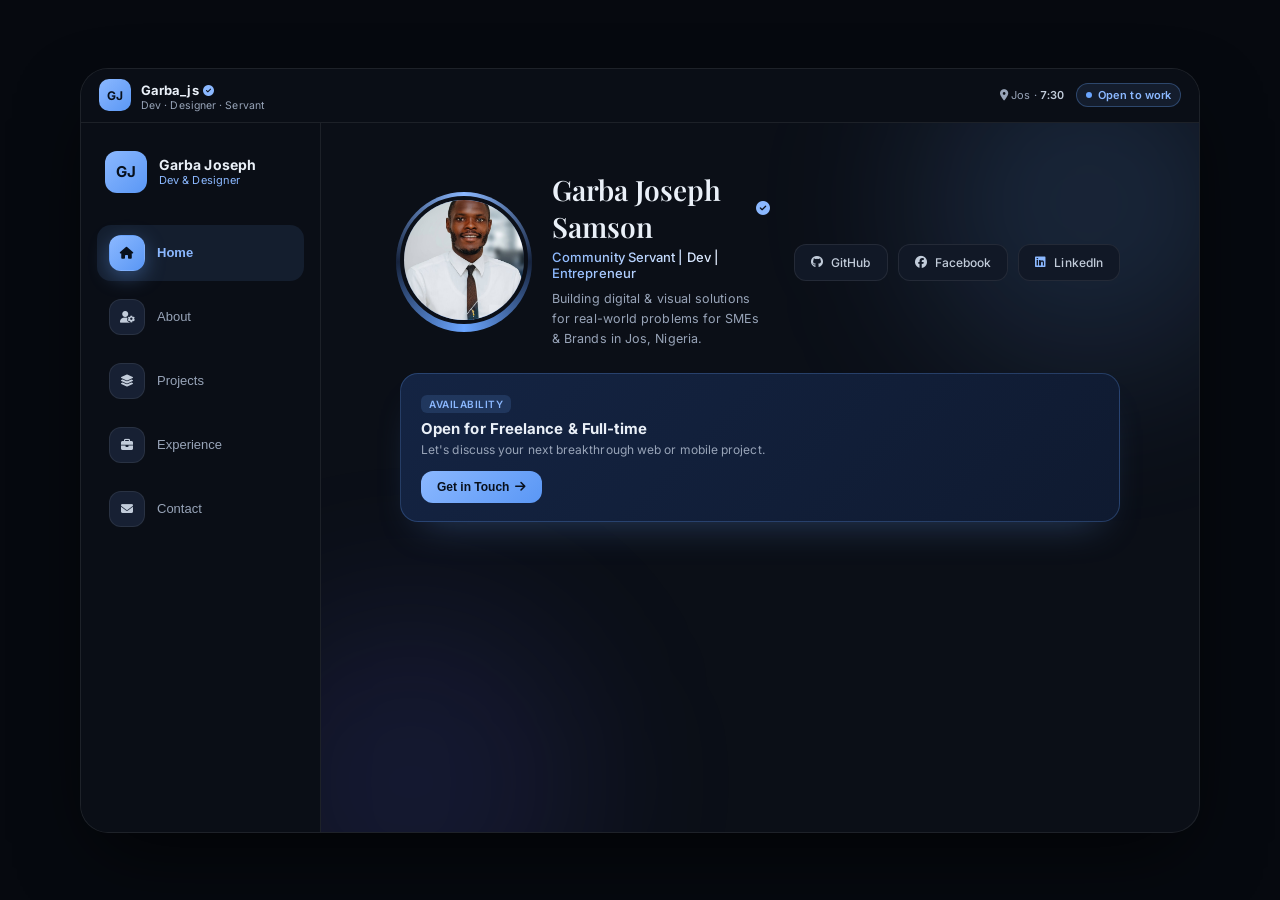
==== commit 3a659e66: "." ====
--- a/index.html
+++ b/index.html
@@ -24,7 +24,7 @@
   <header class="topbar">
     <div class="tb-id">
       <div class="tb-mono">GJ</div>
-      <div><span class="tb-name">Garba Joseph<i class="fa-solid fa-circle-check"></i></span><span class="tb-sub">Dev · Designer · Servant</span></div>
+      <div><span class="tb-name">Garba_js<i class="fa-solid fa-circle-check"></i></span><span class="tb-sub">Dev · Designer · Servant</span></div>
     </div>
     <div class="tb-right">
       <span><i class="fa-solid fa-location-dot"></i> Jos · <span id="current-time" class="tb-time">--:--</span></span>
@@ -34,7 +34,8 @@
 
   <div class="app-body">
   <nav class="app-nav" aria-label="Portfolio navigation">
-    <div class="desktop-brand"><div class="desktop-avatar">GJ</div><div><span class="desktop-name">Garba Joseph</span><span class="desktop-role">Dev & Designer</span></div></div>
+    <div class="desktop-brand">
+      <div class="desktop-avatar">GJ</div><div><span class="desktop-name">Garba Joseph</span><span class="desktop-role">Dev & Designer</span></div></div>
     <div class="nav-items" role="tablist">
       <button class="nav-btn active" role="tab" data-index="0" data-page="home"><div class="nav-icon"><i class="fa-solid fa-house"></i></div><span class="nav-label">Home</span></button>
       <button class="nav-btn" role="tab" data-index="1" data-page="about"><div class="nav-icon"><i class="fa-solid fa-user-gear"></i></div><span class="nav-label">About</span></button>
@@ -51,11 +52,11 @@
     <section id="page-home" class="portfolio-page"><div class="home-layout">
       <div class="profile-hero">
         <div class="avatar-wrapper"><div class="avatar-glow"></div>
-          <img src="images/headshot.jpg" alt="Garba Joseph" class="avatar-img" width="128" height="128" fetchpriority="high"></div>
+          <img src="images/headshot.jpg" alt="Garba Joseph" class="avatar-img" width="300" height="300" fetchpriority="high"></div>
         <div class="hero-text">
           <h1 class="hero-title">Garba Joseph Samson<i class="fa-solid fa-circle-check verified-icon"></i></h1>
           <p class="hero-subtitle">Community Servant | Dev | Entrepreneur</p>
-          <p class="hero-bio">Building digital & visual solutions for real-world problems for SMEs & Brands. Building scalable digital solutions in Jos, Nigeria.</p>
+          <p class="hero-bio">Building digital & visual solutions for real-world problems for SMEs & Brands in Jos, Nigeria.</p>
         </div>
         <div class="social-row">
           <a href="https://github.com" target="_blank" rel="noopener" class="social-btn"><i class="fa-brands fa-github"></i><span>GitHub</span></a>
@@ -92,11 +93,19 @@
     <section id="page-experience" class="portfolio-page">
       <div class="section-header"><h2 class="section-title"><i class="fa-solid fa-briefcase"></i> Work & Education</h2></div>
       <div class="timeline">
-        <div class="timeline-item"><span class="timeline-dot active"></span><span class="timeline-date active">2024 - Present</span>
-          <h3>Co-Founder & Business Strategist</h3><p class="timeline-org">Doxa Pâtisserie • Jos, Nigeria</p>
-          <p class="timeline-desc">Leading brand strategy, visual design, and custom financial analytics dashboards for an artisanal bakery venture.</p></div>
-        <div class="timeline-item"><span class="timeline-dot"></span><span class="timeline-date">2024 - Present</span>
-          <h3>Content Manager & Frontend Developer</h3><p class="timeline-org">Managira ERP</p>
+        <div class="timeline-item">
+          <span class="timeline-dot active"></span>
+          <span class="timeline-date active">2024 - Present</span>
+          <h3>Co-Founder & Business Strategist</h3>
+          <p class="timeline-org">Doxa Pâtisserie • Jos, Nigeria</p>
+          <p class="timeline-desc">
+            Leading brand strategy, visual design, and custom financial analytics dashboards for an artisanal bakery venture.</p></div>
+        <div class="timeline-item">
+          <span class="timeline-dot"></span>
+          <span class="timeline-date">
+            2024 - Present</span>
+          <h3>Content Manager & Frontend Developer</h3>
+          <p class="timeline-org">Managira ERP</p>
           <p class="timeline-desc">Managing digital strategy, user interface improvements, and field outreach operations for school management software.</p></div>
         <div class="timeline-item"><span class="timeline-dot"></span><span class="timeline-date">Ongoing</span>
           <h3>Software Development & CS Coursework</h3><p class="timeline-org">BYU-Pathway Worldwide</p>
--- a/styles/style.css
+++ b/styles/style.css
@@ -1401,3 +1401,30 @@
 .btn-primary::after,.btn-gradient::after,.cta-btn::after{content:"";position:absolute;top:0;left:-120%;width:55%;height:100%;background:linear-gradient(100deg,transparent,rgba(255,255,255,.5),transparent);transform:skewX(-20deg);transition:left .7s ease;pointer-events:none}
 .btn-primary:hover::after,.btn-gradient:hover::after,.cta-btn:hover::after{left:140%}
 @media(max-width:639px){.pages-viewport::before,.pages-viewport::after{animation:none}}
+
+/* ===== image + highlight cards ===== */
+.post-img{margin:-18px -18px 14px;aspect-ratio:16/9;overflow:hidden;border-radius:18px 18px 0 0;background:var(--s-2)}
+.post-img img{width:100%;height:100%;object-fit:cover;display:block;transition:transform .5s ease}
+a.post:hover .post-img img,.post.has-img:hover .post-img img{transform:scale(1.04)}
+.post.featured{border-color:rgba(106,165,255,.4);box-shadow:0 18px 40px -24px rgba(106,165,255,.45)}
+.post.featured h3{font-size:17px}
+.post-type.hl{background:linear-gradient(135deg,#8bb8ff,#5a97f5);color:var(--on-accent)}
+.project-card.featured{border-color:rgba(106,165,255,.4);box-shadow:0 18px 40px -24px rgba(106,165,255,.45)}
+.project-card.featured .project-thumb{height:200px}
+@media(min-width:1024px){
+  .project-card.featured{grid-column:1/-1;flex-direction:row}
+  .project-card.featured .project-thumb{flex:1.2;height:auto;min-height:260px}
+  .project-card.featured .project-body{flex:1;justify-content:center;padding:28px}
+  .project-card.featured h3{font-size:20px}
+}
+
+/* ===== project details in the reader ===== */
+.r-lead{font-size:15px!important;font-weight:500;color:var(--t-ink)!important}
+.r-role{font-size:13px;color:var(--text-muted)}.r-role strong{color:var(--t-ink)}
+.r-h{font-size:11.5px;letter-spacing:.14em;text-transform:uppercase;color:var(--text-muted);margin-top:8px}
+.r-list{list-style:none;display:grid;gap:8px}
+.r-list li{font-size:14px;color:var(--t-body);display:flex;gap:10px}
+.r-list li::before{content:"✓";color:#8bb8ff;font-weight:700}
+.r-actions{display:flex;flex-wrap:wrap;gap:10px;margin-top:6px}
+.r-link.ghost{background:transparent;color:var(--t-ink);border:1px solid var(--hair)}
+.r-link.ghost:hover{background:rgba(255,255,255,.06)}
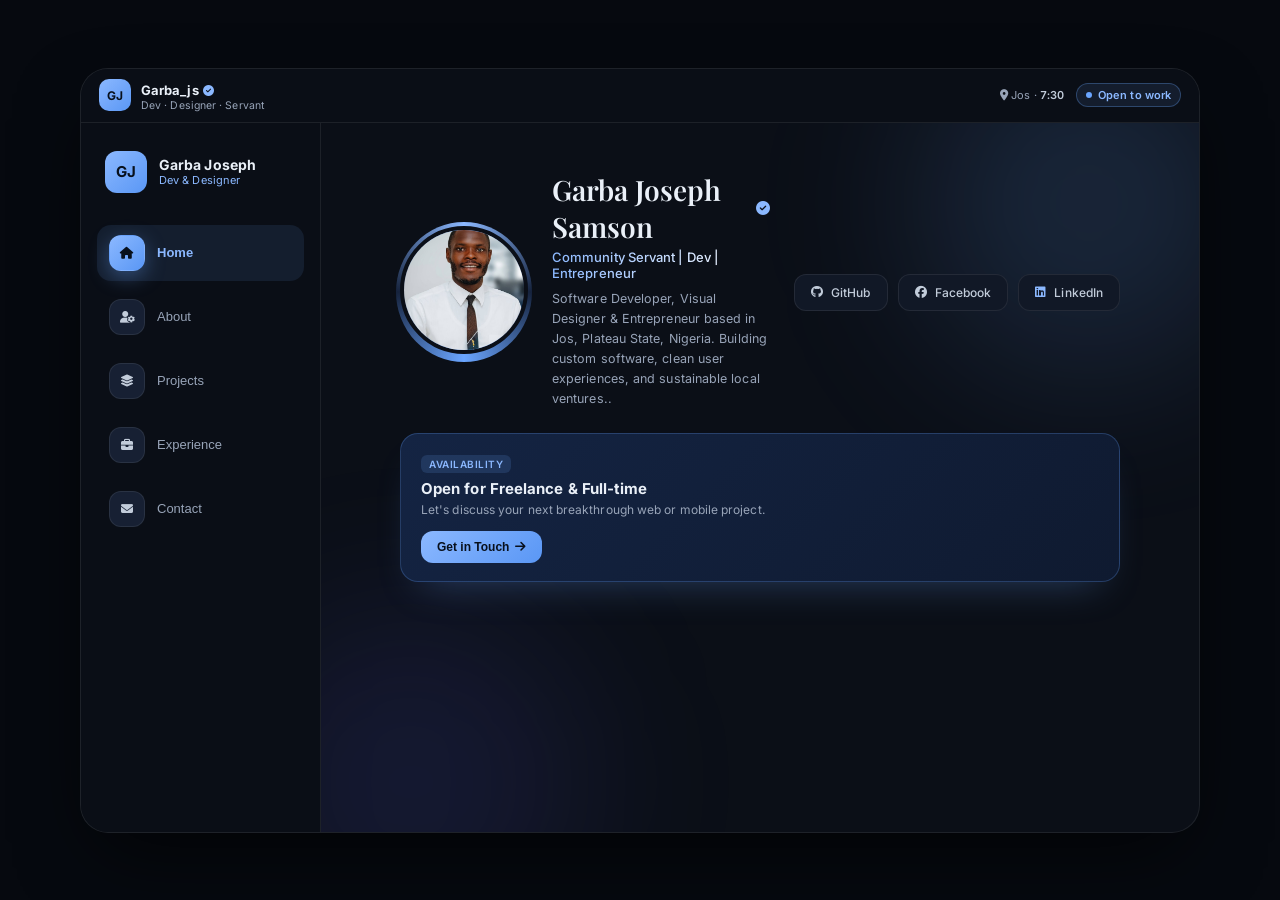
==== commit 3e62a91f: "." ====
--- a/index.html
+++ b/index.html
@@ -56,7 +56,7 @@
         <div class="hero-text">
           <h1 class="hero-title">Garba Joseph Samson<i class="fa-solid fa-circle-check verified-icon"></i></h1>
           <p class="hero-subtitle">Community Servant | Dev | Entrepreneur</p>
-          <p class="hero-bio">Building digital & visual solutions for real-world problems for SMEs & Brands in Jos, Nigeria.</p>
+          <p class="hero-bio">Software Developer, Visual Designer & Entrepreneur based in Jos, Plateau State, Nigeria. Building custom software, clean user experiences, and sustainable local ventures..</p>
         </div>
         <div class="social-row">
           <a href="https://github.com" target="_blank" rel="noopener" class="social-btn"><i class="fa-brands fa-github"></i><span>GitHub</span></a>
